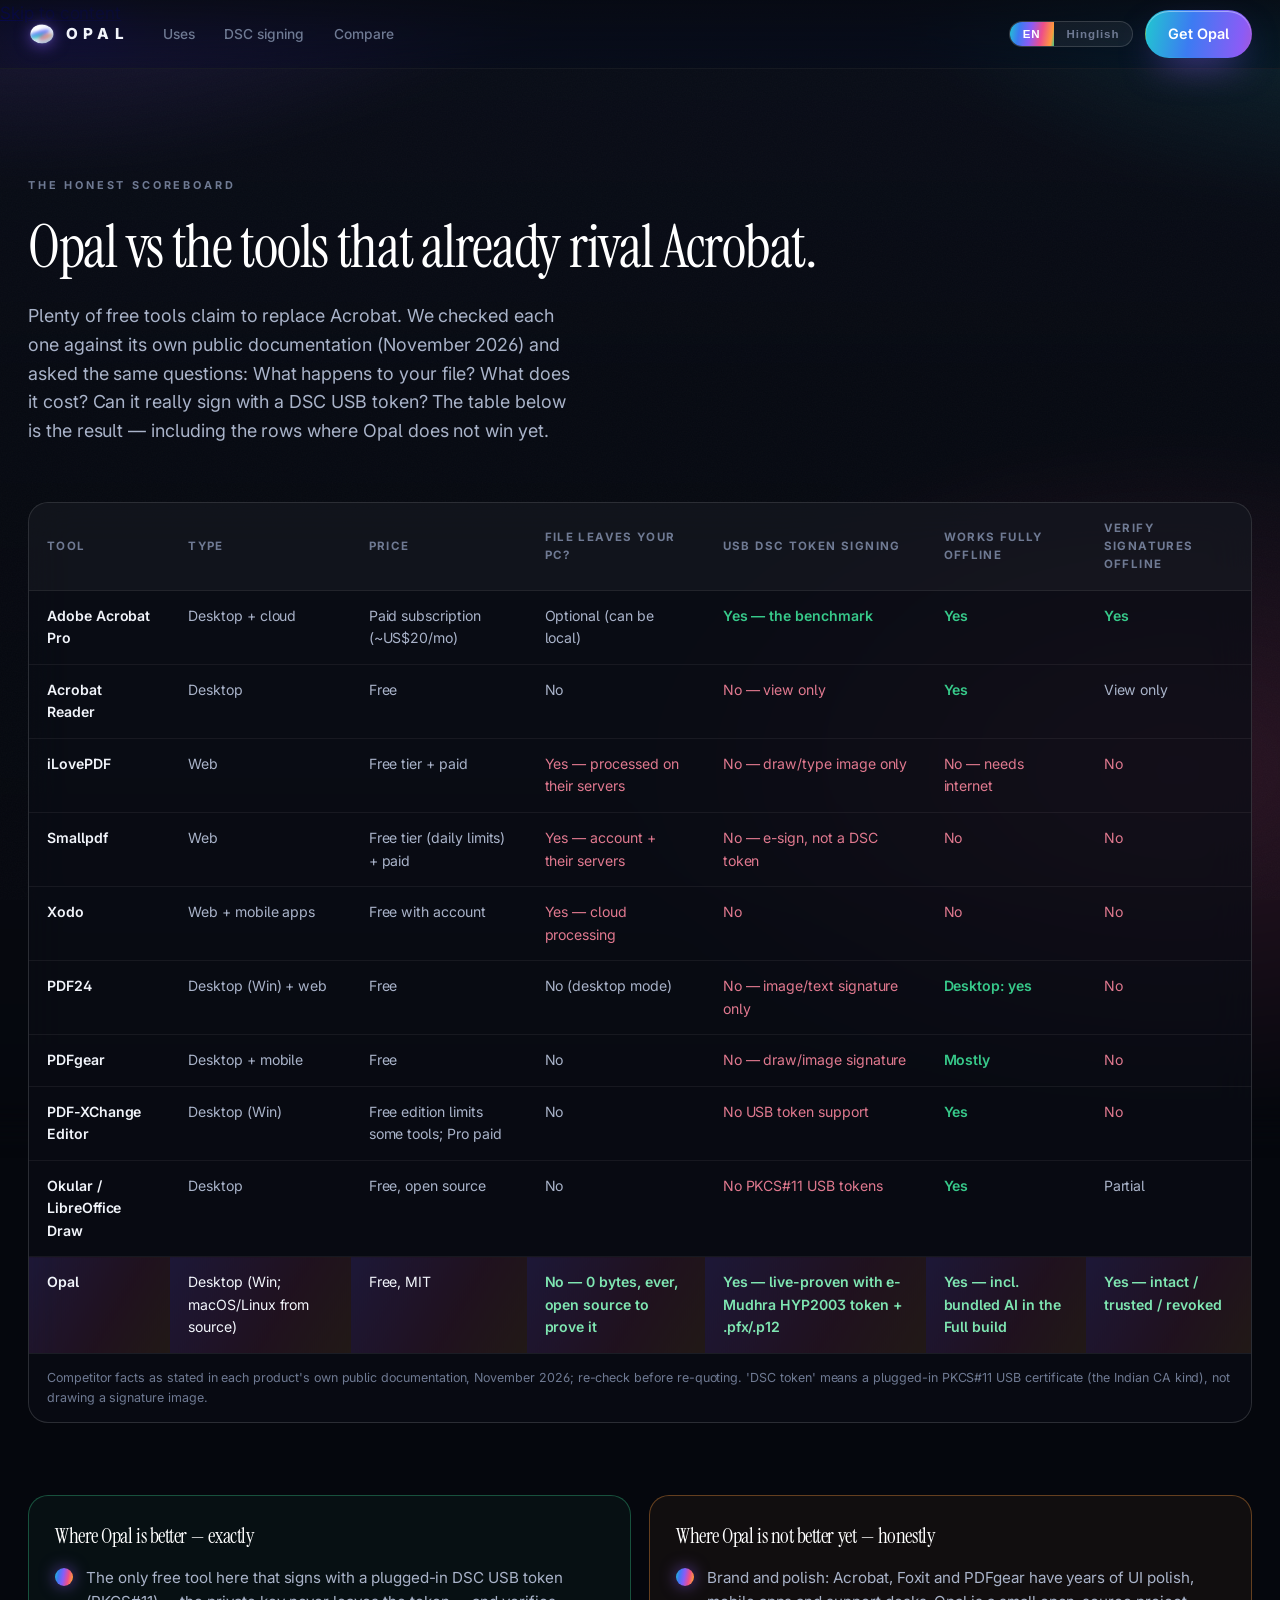
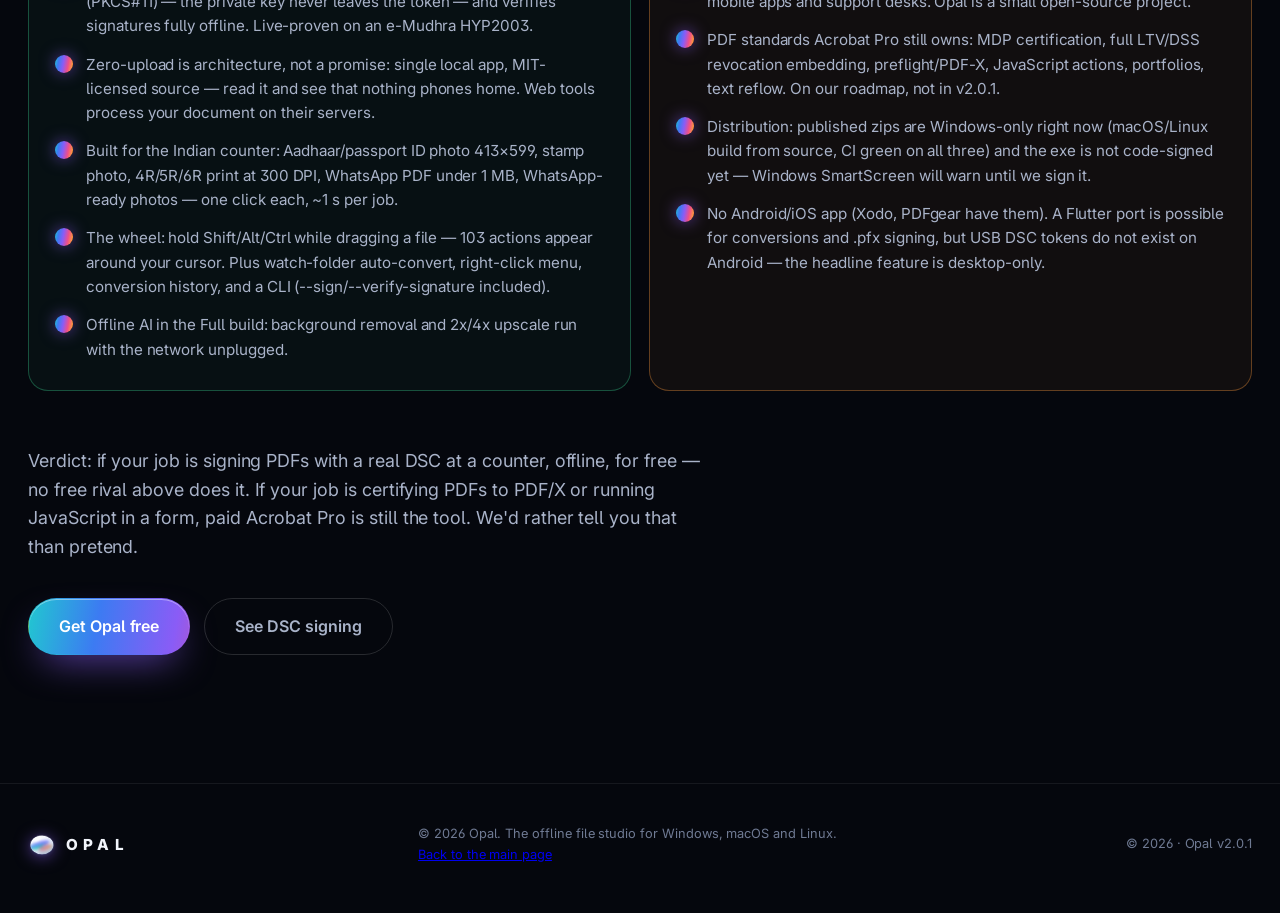
==== website/compare.html @ df8d3a79 "Marketing launch kit: vs-rivals scoreboard page, wheel GIF, CSC rate card, press kit, plan - website" ====
<!DOCTYPE html>
<html lang="en" data-lang="en">
<head>
<meta charset="utf-8" />
<meta name="viewport" content="width=device-width, initial-scale=1, viewport-fit=cover" />
<title>Opal vs Acrobat &amp; the free PDF tools — an honest scoreboard</title>
<meta name="description" content="How Opal compares to Adobe Acrobat, iLovePDF, Smallpdf, PDF24, PDFgear and other free PDF tools — what each does with your file, what it costs, and where Opal is genuinely better. Checked against each tool's public documentation, November 2026." />
<meta name="theme-color" content="#05070d" />
<link rel="icon" href="assets/brand/favicon.svg?v=3" type="image/svg+xml" />
<link rel="preconnect" href="https://fonts.googleapis.com" />
<link rel="preconnect" href="https://fonts.gstatic.com" crossorigin />
<link href="https://fonts.googleapis.com/css2?family=Instrument+Serif:ital@0;1&family=Inter:wght@400;500;600;700;800&family=JetBrains+Mono:wght@400;600&display=swap" rel="stylesheet" />
<link rel="stylesheet" href="css/styles.css?v=3" />
</head>
<body>

<a class="skip-link" href="#main">Skip to content</a>

<header class="site-header" id="top">
  <div class="shell header-inner">
    <a class="brand" href="index.html#top" aria-label="Opal home">
      <img src="assets/brand/mark.svg?v=3" alt="" class="brand-mark" width="28" height="28" />
      <span class="brand-word">OPAL</span>
    </a>
    <nav class="nav" aria-label="Main">
      <a href="index.html#uses">Uses</a>
      <a href="index.html#dsc">DSC signing</a>
      <a href="compare.html" aria-current="page">Compare</a>
    </nav>
    <div class="header-actions">
      <div class="lang-switch" role="group" aria-label="Language">
        <button type="button" class="lang-btn is-active" data-set-lang="en">EN</button>
        <button type="button" class="lang-btn" data-set-lang="hinglish">Hinglish</button>
      </div>
      <a class="btn btn-primary" href="index.html#download" data-en="Get Opal" data-hing="Opal lo">Get Opal</a>
      <button class="nav-toggle" type="button" aria-label="Menu" aria-expanded="false">
        <span></span><span></span><span></span>
      </button>
    </div>
  </div>
</header>

<main id="main">

<section class="section" style="padding-top: 150px;">
  <div class="shell">
    <span class="eyebrow reveal" data-en="The honest scoreboard" data-hing="Imaandaar scoreboard">The honest scoreboard</span>
    <h2 class="reveal" data-en="Opal vs the tools that already rival Acrobat." data-hing="Opal vs woh tools jo pehle se Acrobat ko takkar dete hain.">Opal vs the tools that already rival Acrobat.</h2>
    <p class="lede reveal" data-reveal-delay="1"
       data-en="Plenty of free tools claim to replace Acrobat. We checked each one against its own public documentation (November 2026) and asked the same questions: What happens to your file? What does it cost? Can it really sign with a DSC USB token? The table below is the result — including the rows where Opal does not win yet."
       data-hing="Bahut saare free tools Acrobat ko badalne ka daawa karte hain. Humne har ek ko uske apne public docs ke against check kiya (November 2026) aur wahi sawaal pooche: Aapki file ka kya hota hai? Kitna kharcha? Kya sach mein DSC USB token se sign kar sakta hai? Neeche ki table wahi result hai — jisme woh rows bhi hain jahan Opal abhi nahi jeet ta.">
      Plenty of free tools claim to replace Acrobat. We checked each one against its own public documentation (November 2026) and asked the same questions: What happens to your file? What does it cost? Can it really sign with a DSC USB token? The table below is the result — including the rows where Opal does not win yet.
    </p>

    <div class="cmp-wrap reveal" data-reveal-delay="2" style="margin-top: 56px; overflow-x: auto;">
      <table class="cmp-table">
        <thead>
          <tr>
            <th data-en="Tool" data-hing="Tool">Tool</th>
            <th data-en="Type" data-hing="Type">Type</th>
            <th data-en="Price" data-hing="Keemat">Price</th>
            <th data-en="File leaves your PC?" data-hing="File PC se bahar jaati hai?">File leaves your PC?</th>
            <th data-en="USB DSC token signing" data-hing="USB DSC token sign">USB DSC token signing</th>
            <th data-en="Works fully offline" data-hing="Poori tarah offline">Works fully offline</th>
            <th data-en="Verify signatures offline" data-hing="Offline signature verify">Verify signatures offline</th>
          </tr>
        </thead>
        <tbody>
          <tr class="cmp-paid">
            <td><b>Adobe Acrobat Pro</b></td><td>Desktop + cloud</td><td data-en="Paid subscription (~US$20/mo)" data-hing="Paid subscription (~US$20/mo)">Paid subscription (~US$20/mo)</td>
            <td data-en="Optional (can be local)" data-hing="Optional (local ho sakta hai)">Optional (can be local)</td>
            <td class="yes">Yes — the benchmark</td><td class="yes">Yes</td><td class="yes">Yes</td>
          </tr>
          <tr>
            <td><b>Acrobat Reader</b></td><td>Desktop</td><td>Free</td><td>No</td><td class="no">No — view only</td><td class="yes">Yes</td><td>View only</td>
          </tr>
          <tr>
            <td><b>iLovePDF</b></td><td>Web</td><td data-en="Free tier + paid" data-hing="Free tier + paid">Free tier + paid</td>
            <td class="no">Yes — processed on their servers</td><td class="no">No — draw/type image only</td><td class="no">No — needs internet</td><td class="no">No</td>
          </tr>
          <tr>
            <td><b>Smallpdf</b></td><td>Web</td><td data-en="Free tier (daily limits) + paid" data-hing="Free tier (daily limits) + paid">Free tier (daily limits) + paid</td>
            <td class="no">Yes — account + their servers</td><td class="no">No — e-sign, not a DSC token</td><td class="no">No</td><td class="no">No</td>
          </tr>
          <tr>
            <td><b>Xodo</b></td><td>Web + mobile apps</td><td data-en="Free with account" data-hing="Account ke saath free">Free with account</td>
            <td class="no">Yes — cloud processing</td><td class="no">No</td><td class="no">No</td><td class="no">No</td>
          </tr>
          <tr>
            <td><b>PDF24</b></td><td>Desktop (Win) + web</td><td>Free</td><td>No (desktop mode)</td><td class="no">No — image/text signature only</td><td class="yes">Desktop: yes</td><td class="no">No</td>
          </tr>
          <tr>
            <td><b>PDFgear</b></td><td>Desktop + mobile</td><td>Free</td><td>No</td><td class="no">No — draw/image signature</td><td class="yes">Mostly</td><td class="no">No</td>
          </tr>
          <tr>
            <td><b>PDF-XChange Editor</b></td><td>Desktop (Win)</td><td data-en="Free edition limits some tools; Pro paid" data-hing="Free edition mein kuch tools limit; Pro paid">Free edition limits some tools; Pro paid</td><td>No</td><td class="no">No USB token support</td><td class="yes">Yes</td><td class="no">No</td>
          </tr>
          <tr>
            <td><b>Okular / LibreOffice Draw</b></td><td>Desktop</td><td>Free, open source</td><td>No</td><td class="no">No PKCS#11 USB tokens</td><td class="yes">Yes</td><td>Partial</td>
          </tr>
          <tr class="cmp-opal">
            <td><b>Opal</b></td><td>Desktop (Win; macOS/Linux from source)</td><td>Free, MIT</td>
            <td class="yes">No — 0 bytes, ever, open source to prove it</td>
            <td class="yes">Yes — live-proven with e-Mudhra HYP2003 token + .pfx/.p12</td>
            <td class="yes">Yes — incl. bundled AI in the Full build</td>
            <td class="yes">Yes — intact / trusted / revoked</td>
          </tr>
        </tbody>
      </table>
      <p class="cmp-note" data-en="Competitor facts as stated in each product's own public documentation, November 2026; re-check before re-quoting. 'DSC token' means a plugged-in PKCS#11 USB certificate (the Indian CA kind), not drawing a signature image."
         data-hing="Competitor ki baatein har product ke apne public docs ki hain, November 2026; dobara quote karne se pehle re-check karo. 'DSC token' matlab plugged-in PKCS#11 USB certificate (Indian CA wala), signature image banana nahi.">
        Competitor facts as stated in each product's own public documentation, November 2026; re-check before re-quoting. "DSC token" means a plugged-in PKCS#11 USB certificate (the Indian CA kind), not drawing a signature image.
      </p>
    </div>

    <div class="win-grid" style="margin-top: 72px;">
      <div class="win-card reveal">
        <h3 data-en="Where Opal is better — exactly" data-hing="Opal kahan sach mein behtar hai — bilkul">Where Opal is better — exactly</h3>
        <ul class="checklist">
          <li data-en="The only free tool here that signs with a plugged-in DSC USB token (PKCS#11) — the private key never leaves the token — and verifies signatures fully offline. Live-proven on an e-Mudhra HYP2003."
              data-hing="Yahaan ka ekmatra free tool jo plugged-in DSC USB token (PKCS#11) se sign karta hai — private key kabhi token se bahar nahi — aur offline verify karta hai. e-Mudhra HYP2003 par live test kiya.">
            The only free tool here that signs with a plugged-in DSC USB token (PKCS#11) — the private key never leaves the token — and verifies signatures fully offline. Live-proven on an e-Mudhra HYP2003.
          </li>
          <li data-en="Zero-upload is architecture, not a promise: single local app, MIT-licensed source — read it and see that nothing phones home. Web tools process your document on their servers."
              data-hing="Zero-upload ek architecture hai, vaada nahi: ek local app, MIT-licensed source — padh ke dekho, kuch bhi bahar nahi jaata. Web tools aapka document apne servers par process karte hain.">
            Zero-upload is architecture, not a promise: single local app, MIT-licensed source — read it and see that nothing phones home. Web tools process your document on their servers.
          </li>
          <li data-en="Built for the Indian counter: Aadhaar/passport ID photo 413×599, stamp photo, 4R/5R/6R print at 300 DPI, WhatsApp PDF under 1 MB, WhatsApp-ready photos — one click each, ~1 s per job."
              data-hing="Indian counter ke liye bana: Aadhaar/passport ID photo 413×599, stamp photo, 4R/5R/6R print 300 DPI par, WhatsApp PDF 1 MB se kam, WhatsApp-ready photos — har ek click, ~1s har job.">
            Built for the Indian counter: Aadhaar/passport ID photo 413×599, stamp photo, 4R/5R/6R print at 300 DPI, WhatsApp PDF under 1 MB, WhatsApp-ready photos — one click each, ~1 s per job.
          </li>
          <li data-en="The wheel: hold Shift/Alt/Ctrl while dragging a file — 103 actions appear around your cursor. Plus watch-folder auto-convert, right-click menu, conversion history, and a CLI (--sign/--verify-signature included)."
              data-hing="Wheel: file drag karte waqt Shift/Alt/Ctrl dabao — 103 actions cursor ke ghoomne mein aa jaate hain. Plus watch-folder auto-convert, right-click menu, history, aur CLI (--sign/--verify-signature ke saath).">
            The wheel: hold Shift/Alt/Ctrl while dragging a file — 103 actions appear around your cursor. Plus watch-folder auto-convert, right-click menu, conversion history, and a CLI (--sign/--verify-signature included).
          </li>
          <li data-en="Offline AI in the Full build: background removal and 2x/4x upscale run with the network unplugged."
              data-hing="Full build mein offline AI: background removal aur 2x/4x upscale network nikaalne par bhi chalte hain.">
            Offline AI in the Full build: background removal and 2x/4x upscale run with the network unplugged.
          </li>
        </ul>
      </div>

      <div class="win-card win-card--gap reveal" data-reveal-delay="1">
        <h3 data-en="Where Opal is not better yet — honestly" data-hing="Opal kahan abhi behtar nahi — imaandari se">Where Opal is not better yet — honestly</h3>
        <ul class="checklist">
          <li data-en="Brand and polish: Acrobat, Foxit and PDFgear have years of UI polish, mobile apps and support desks. Opal is a small open-source project."
              data-hing="Brand aur polish: Acrobat, Foxit aur PDFgear ke paas saalon ka UI polish, mobile apps aur support desk hai. Opal ek chhota open-source project hai.">
            Brand and polish: Acrobat, Foxit and PDFgear have years of UI polish, mobile apps and support desks. Opal is a small open-source project.
          </li>
          <li data-en="PDF standards Acrobat Pro still owns: MDP certification, full LTV/DSS revocation embedding, preflight/PDF-X, JavaScript actions, portfolios, text reflow. On our roadmap, not in v2.0.1."
              data-hing="PDF standards jo Acrobat Pro abhi bhi rakhta hai: MDP certification, full LTV/DSS, preflight/PDF-X, JavaScript actions, portfolios, text reflow. Hamare roadmap par hain, v2.0.1 mein nahi.">
            PDF standards Acrobat Pro still owns: MDP certification, full LTV/DSS revocation embedding, preflight/PDF-X, JavaScript actions, portfolios, text reflow. On our roadmap, not in v2.0.1.
          </li>
          <li data-en="Distribution: published zips are Windows-only right now (macOS/Linux build from source, CI green on all three) and the exe is not code-signed yet — Windows SmartScreen will warn until we sign it."
              data-hing="Distribution: abhi sirf Windows zips publish hain (macOS/Linux source se build, teeno par CI green) aur exe abhi code-signed nahi hai — sign hone tak Windows SmartScreen warning dega.">
            Distribution: published zips are Windows-only right now (macOS/Linux build from source, CI green on all three) and the exe is not code-signed yet — Windows SmartScreen will warn until we sign it.
          </li>
          <li data-en="No Android/iOS app (Xodo, PDFgear have them). A Flutter port is possible for conversions and .pfx signing, but USB DSC tokens do not exist on Android — the headline feature is desktop-only."
              data-hing="Koi Android/iOS app nahi (Xodo, PDFgear ke paas hain). Flutter port conversions aur .pfx signing ke liye ho sakta hai, lekin USB DSC tokens Android par nahi hote — headline feature sirf desktop par hai.">
            No Android/iOS app (Xodo, PDFgear have them). A Flutter port is possible for conversions and .pfx signing, but USB DSC tokens do not exist on Android — the headline feature is desktop-only.
          </li>
        </ul>
      </div>
    </div>

    <p class="lede reveal" style="margin-top: 56px; max-width: 62ch;"
       data-en="Verdict: if your job is signing PDFs with a real DSC at a counter, offline, for free — no free rival above does it. If your job is certifying PDFs to PDF/X or running JavaScript in a form, paid Acrobat Pro is still the tool. We'd rather tell you that than pretend."
       data-hing="Nateeja: agar aapka kaam hai counter par asli DSC se PDF sign karna, offline, free — upar koi free rival ye nahi karta. Agar aapka kaam hai PDF/X certify karna ya form mein JavaScript chalana, toh paid Acrobat Pro abhi bhi sahi tool hai. Hum ye kehna zyada pasand karenge bajaye dikhawa karne ke.">
      Verdict: if your job is signing PDFs with a real DSC at a counter, offline, for free — no free rival above does it. If your job is certifying PDFs to PDF/X or running JavaScript in a form, paid Acrobat Pro is still the tool. We'd rather tell you that than pretend.
    </p>

    <div class="hero-cta reveal" style="margin-top: 36px;">
      <a class="btn btn-primary btn-lg" href="index.html#download" data-en="Get Opal free" data-hing="Opal free lo">Get Opal free</a>
      <a class="btn btn-quiet btn-lg" href="index.html#dsc" data-en="See DSC signing" data-hing="DSC signing dekho">See DSC signing</a>
    </div>
  </div>
</section>

</main>

<footer class="site-footer">
  <div class="shell footer-inner">
    <a class="brand" href="index.html#top">
      <img src="assets/brand/mark.svg?v=3" alt="" class="brand-mark" width="24" height="24" />
      <span class="brand-word">OPAL</span>
    </a>
    <p class="footer-note">
      <span data-en="© 2026 Opal. The offline file studio for Windows, macOS and Linux."
               data-hing="© 2026 Opal. Windows, macOS aur Linux ke liye offline file studio.">
        © 2026 Opal. The offline file studio for Windows, macOS and Linux.
      </span>
      <br />
      <a href="index.html#top" data-en="Back to the main page" data-hing="Main page par wapas">Back to the main page</a>
    </p>
    <p class="footer-note">© <span id="year">2026</span> · Opal v2.0.1</p>
  </div>
</footer>

<script src="js/main.js?v=3"></script>
</body>
</html>
---- website/css/styles.css ----
/* ==========================================================================
   Opal — art direction

   One idea runs through the whole page: light enters a stone and comes out
   as a spectrum. The product is that moment made literal — one file in,
   every form it can take, out.

   So the page is built like a beam of light:
     · the hero is a beam entering an opal, with the real product refracting
       inside the stone
     · the middle is a typographic turn, on paper, to break the rhythm
     · the wheel is a working demo, not a picture of one
     · the studios are a switcher, shaped like the app's own tabs
     · the proof is set as statements, not as boxes
     · the download is the only other thing that looks like a device

   Glass is reserved for what actually floats: the header, the primary
   action, the command line. Everything else is ink or paper, so the glass
   still means something.
   ========================================================================== */

:root {
  /* the field */
  --ink-950: #05070d;
  --ink-900: #0a0d16;
  --ink-850: #0d111c;
  --ink-800: #121826;
  --ink-700: #1a2233;

  /* the spectrum, in the order light meets it */
  --fire-teal: #21c7d0;
  --fire-blue: #3c7bf2;
  --fire-violet: #8a5cf6;
  --fire-rose: #ee4e8a;
  --fire-amber: #ff9a3c;
  --fire-green: #37c98a;
  --spectrum: linear-gradient(100deg, var(--fire-teal) 0%, var(--fire-blue) 22%, var(--fire-violet) 46%, var(--fire-rose) 70%, var(--fire-amber) 92%, var(--fire-green) 100%);
  --spectrum-soft: linear-gradient(100deg, rgba(33, 199, 208, 0.16), rgba(138, 92, 246, 0.16) 46%, rgba(255, 154, 60, 0.16));

  /* glass, used sparingly */
  --glass: rgba(255, 255, 255, 0.06);
  --glass-2: rgba(255, 255, 255, 0.11);
  --glass-edge: rgba(255, 255, 255, 0.14);
  --glass-shadow: 0 34px 80px -30px rgba(0, 0, 0, 0.9);

  /* type on ink */
  --text: #f2f5fb;
  --text-dim: #a9b3c9;
  --text-faint: #6f7a93;

  /* paper, for the turn */
  --paper: #f4f3ef;
  --paper-ink: #14171f;
  --paper-dim: #555c6b;

  --accent: #8a5cf6;
  --accent-hi: #a78bfa;

  --shell: 1240px;
  --measure: 34rem;

  --ease: cubic-bezier(0.22, 1, 0.36, 1);
  --ease-out: cubic-bezier(0.16, 1, 0.3, 1);
}

/* ------------------------------------------------------------------ base -- */
* { box-sizing: border-box; }

html { scroll-behavior: smooth; -webkit-text-size-adjust: 100%; }

body {
  margin: 0;
  background: var(--ink-950);
  color: var(--text);
  font-family: "Inter", "Segoe UI", system-ui, -apple-system, sans-serif;
  font-size: 17px;
  line-height: 1.6;
  letter-spacing: -0.003em;
  font-feature-settings: "cv05" 1, "ss01" 1;
  -webkit-font-smoothing: antialiased;
  overflow-x: hidden;
}

/* The field: a slow aurora of the stone's own colour, behind everything. */
body::before {
  content: "";
  position: fixed;
  inset: -25%;
  z-index: -3;
  background:
    radial-gradient(45% 35% at 18% 6%, rgba(138, 92, 246, 0.26), transparent 68%),
    radial-gradient(38% 30% at 88% 12%, rgba(33, 199, 208, 0.18), transparent 68%),
    radial-gradient(42% 36% at 78% 74%, rgba(238, 78, 138, 0.16), transparent 70%),
    linear-gradient(180deg, #0b0f1c 0%, #070a12 45%, #05070d 100%);
  filter: blur(14px);
  animation: aurora 40s ease-in-out infinite alternate;
}

@keyframes aurora {
  0%   { transform: translate3d(0, 0, 0) scale(1); }
  50%  { transform: translate3d(-2.5%, 2%, 0) scale(1.06); }
  100% { transform: translate3d(2.5%, -1.5%, 0) scale(1.02); }
}

/* A fine grain so the gradients never band. */
body::after {
  content: "";
  position: fixed;
  inset: 0;
  z-index: -2;
  pointer-events: none;
  opacity: 0.03;
  background-image: url("data:image/svg+xml,%3Csvg xmlns='http://www.w3.org/2000/svg' width='150' height='150'%3E%3Cfilter id='n'%3E%3CfeTurbulence type='fractalNoise' baseFrequency='0.8' numOctaves='3'/%3E%3C/filter%3E%3Crect width='100%25' height='100%25' filter='url(%23n)'/%3E%3C/svg%3E");
}

::selection { background: rgba(138, 92, 246, 0.45); color: #fff; }

:focus-visible {
  outline: 2px solid var(--accent-hi);
  outline-offset: 3px;
  border-radius: 6px;
}

/* --------------------------------------------------------------- layout -- */
.shell { width: min(var(--shell), calc(100% - 56px)); margin-inline: auto; }
.shell-narrow { width: min(780px, calc(100% - 56px)); margin-inline: auto; }

.section { padding: 128px 0; position: relative; }
.section-tight { padding: 84px 0; position: relative; }

/* --------------------------------------------------------------- type -- */
.display, h1, h2, h3 {
  font-family: "Instrument Serif", "Iowan Old Style", Georgia, serif;
  font-weight: 400;
  letter-spacing: -0.022em;
  margin: 0;
  color: #fff;
}

h1 {
  font-size: clamp(3rem, 7.4vw, 6.4rem);
  line-height: 0.92;
}
h2 {
  font-size: clamp(2.2rem, 4.6vw, 4rem);
  line-height: 0.98;
}
h3 { font-size: 1.4rem; line-height: 1.15; }

.spectrum-text {
  background: var(--spectrum);
  background-size: 220% 100%;
  -webkit-background-clip: text;
  background-clip: text;
  -webkit-text-fill-color: transparent;
  animation: spectrum-drift 16s linear infinite;
}

@keyframes spectrum-drift {
  0%   { background-position: 0% 50%; }
  100% { background-position: 220% 50%; }
}

.eyebrow {
  display: block;
  font-size: 0.68rem;
  font-weight: 700;
  letter-spacing: 0.26em;
  text-transform: uppercase;
  color: var(--text-faint);
  margin-bottom: 24px;
}

.lede {
  font-size: clamp(1.05rem, 1.4vw, 1.22rem);
  color: var(--text-dim);
  max-width: var(--measure);
  margin: 26px 0 0;
  text-wrap: pretty;
}

.on-paper { color: var(--paper-ink); }
.on-paper .display, .on-paper h1, .on-paper h2, .on-paper h3 { color: var(--paper-ink); }
.on-paper .lede { color: var(--paper-dim); }
.on-paper .eyebrow { color: #8a8f9c; }

/* -------------------------------------------------------------- header -- */
.site-header {
  position: fixed;
  top: 0;
  left: 0;
  right: 0;
  z-index: 60;
  backdrop-filter: blur(26px) saturate(180%);
  -webkit-backdrop-filter: blur(26px) saturate(180%);
  background: linear-gradient(180deg, rgba(7, 10, 18, 0.82), rgba(7, 10, 18, 0.30));
  border-bottom: 1px solid rgba(255, 255, 255, 0.06);
}

.header-inner {
  display: flex;
  align-items: center;
  gap: 34px;
  height: 68px;
}

.brand { display: flex; align-items: center; gap: 10px; text-decoration: none; }
.brand-mark { width: 28px; height: 28px; filter: drop-shadow(0 2px 8px rgba(138, 92, 246, 0.6)); }
.brand-word {
  font-weight: 800;
  font-size: 0.95rem;
  letter-spacing: 0.34em;
  color: var(--text);
}

.nav { display: flex; gap: 30px; }
.nav a {
  color: var(--text-faint);
  text-decoration: none;
  font-size: 0.86rem;
  font-weight: 500;
  position: relative;
  padding: 4px 0;
  transition: color 0.22s var(--ease);
}
.nav a::after {
  content: "";
  position: absolute;
  left: 0; right: 100%; bottom: 0;
  height: 1px;
  background: var(--spectrum);
  transition: right 0.35s var(--ease);
}
.nav a:hover { color: var(--text); }
.nav a:hover::after { right: 0; }

.header-actions { margin-left: auto; display: flex; align-items: center; gap: 12px; }

.lang-switch {
  display: inline-flex;
  border: 1px solid var(--glass-edge);
  border-radius: 999px;
  overflow: hidden;
  background: var(--glass);
}
.lang-btn {
  border: 0;
  background: transparent;
  color: var(--text-faint);
  cursor: pointer;
  padding: 6px 13px;
  font-size: 0.72rem;
  font-weight: 700;
  letter-spacing: 0.08em;
  transition: color 0.2s var(--ease);
}
.lang-btn.is-active { background: var(--spectrum); color: #fff; }

.nav-toggle { display: none; }

/* -------------------------------------------------------------- buttons -- */
.btn {
  display: inline-flex;
  align-items: center;
  justify-content: center;
  gap: 9px;
  border-radius: 999px;
  padding: 11px 22px;
  font-size: 0.9rem;
  font-weight: 600;
  border: 1px solid transparent;
  cursor: pointer;
  white-space: nowrap;
  text-decoration: none;
  transition: transform 0.28s var(--ease), box-shadow 0.28s var(--ease),
              background 0.28s var(--ease), border-color 0.28s var(--ease), color 0.28s var(--ease);
}
.btn-lg { padding: 15px 30px; font-size: 1rem; }
.btn:hover { transform: translateY(-2px); }
.btn:active { transform: translateY(0); }

.btn-primary {
  background: var(--spectrum);
  background-size: 200% 100%;
  color: #fff;
  box-shadow: 0 16px 38px -14px rgba(138, 92, 246, 0.75), inset 0 1px 0 rgba(255, 255, 255, 0.4);
  animation: spectrum-drift 18s linear infinite;
}
.btn-primary:hover { box-shadow: 0 22px 50px -16px rgba(238, 78, 138, 0.7), inset 0 1px 0 rgba(255, 255, 255, 0.55); }

.btn-quiet {
  background: transparent;
  color: var(--text-dim);
  border-color: var(--glass-edge);
}
.btn-quiet:hover { color: var(--text); border-color: rgba(255, 255, 255, 0.32); background: var(--glass); }

/* ---------------------------------------------------------------- glass -- */
.glass {
  background: var(--glass);
  backdrop-filter: blur(24px) saturate(170%);
  -webkit-backdrop-filter: blur(24px) saturate(170%);
  border: 1px solid var(--glass-edge);
  border-radius: 20px;
  box-shadow: var(--glass-shadow), inset 0 1px 0 rgba(255, 255, 255, 0.24);
}

/* ----------------------------------------------------------------- hero -- */
.hero {
  position: relative;
  padding: 168px 0 112px;
  overflow: hidden;
}

.hero-grid {
  display: grid;
  grid-template-columns: 1fr 0.95fr;
  gap: 60px;
  align-items: center;
}

.hero h1 { max-width: 15ch; }
.hero h1 em { font-style: italic; }

.hero-note {
  display: flex;
  align-items: center;
  gap: 14px;
  margin-top: 34px;
  font-size: 0.86rem;
  color: var(--text-faint);
}
.hero-note .rule { flex: 0 0 auto; width: 30px; height: 1px; background: var(--spectrum); }
.hero-note span:last-child { flex: 1 1 auto; }

.hero-cta { display: flex; gap: 14px; flex-wrap: wrap; margin-top: 40px; }

/* The opal: a beam enters, the product refracts inside, a spectrum leaves. */
.opal-stage { position: relative; }
.opal-stage svg { width: 100%; height: auto; display: block; }

.opal-beam { animation: beam-breathe 7s ease-in-out infinite; }
.opal-stone { animation: stone-turn 34s linear infinite; transform-origin: 50% 50%; }
.opal-spectrum { animation: spectrum-drift 12s linear infinite; }
.opal-glint { animation: glint 9s ease-in-out infinite; }

@keyframes stone-turn {
  0%   { transform: rotate(-1.5deg); }
  50%  { transform: rotate(1.5deg); }
  100% { transform: rotate(-1.5deg); }
}
@keyframes beam-breathe {
  0%, 100% { opacity: 0.75; }
  50%      { opacity: 1; }
}
@keyframes glint {
  0%, 100% { opacity: 0.55; }
  50%      { opacity: 0.95; }
}

/* --------------------------------------------------- the spectrum band -- */
.band {
  height: 3px;
  background: var(--spectrum);
  background-size: 200% 100%;
  animation: spectrum-drift 24s linear infinite;
  opacity: 0.85;
}

/* ------------------------------------------------------- the turn (paper) -- */
.turn {
  background: var(--paper);
  color: var(--paper-ink);
  padding: 150px 0;
  position: relative;
  overflow: hidden;
}
.turn::after {
  content: "";
  position: absolute;
  inset: 0;
  background: radial-gradient(60% 80% at 78% 20%, rgba(138, 92, 246, 0.10), transparent 60%),
              radial-gradient(50% 70% at 18% 84%, rgba(33, 199, 208, 0.10), transparent 60%);
  pointer-events: none;
}
.turn .shell { position: relative; z-index: 1; }
.turn h2 {
  font-size: clamp(2.1rem, 4.6vw, 3.9rem);
  line-height: 1.04;
  max-width: 24ch;
  color: var(--paper-ink);
}
.turn h2 em { font-style: italic; }
.turn .lede { max-width: 52ch; margin-top: 34px; color: var(--paper-dim); }

/* -------------------------------------------------------- the live wheel -- */
.wheel-demo {
  display: grid;
  grid-template-columns: 0.95fr 1.05fr;
  gap: 72px;
  align-items: center;
}

.wheel-keys { display: flex; gap: 10px; margin-bottom: 28px; }
.key-chip {
  font-family: "Inter", sans-serif;
  font-size: 0.76rem;
  font-weight: 700;
  letter-spacing: 0.08em;
  padding: 9px 18px;
  border-radius: 999px;
  border: 1px solid var(--glass-edge);
  background: var(--glass);
  color: var(--text-dim);
  cursor: pointer;
  transition: all 0.28s var(--ease);
}
.key-chip:hover { color: var(--text); border-color: rgba(255, 255, 255, 0.3); }
.key-chip.is-on {
  background: var(--spectrum);
  color: #fff;
  border-color: transparent;
  box-shadow: 0 10px 26px -12px rgba(138, 92, 246, 0.8);
}

.wheel-svg { width: 100%; max-width: 420px; display: block; margin-inline: auto; }
.wheel-wedge { transition: opacity 0.4s var(--ease); }
.wheel-label { font-size: 11px; font-weight: 600; fill: #cdd4e4; }

.wheel-copy h2 { max-width: 16ch; }
.wheel-copy .lede { max-width: 40ch; }

.wheel-legend { margin-top: 34px; display: grid; gap: 12px; }
.wheel-legend div {
  display: flex;
  gap: 12px;
  align-items: baseline;
  font-size: 0.92rem;
  color: var(--text-dim);
}
.wheel-legend b {
  font-family: "Inter", sans-serif;
  font-size: 0.72rem;
  font-weight: 700;
  letter-spacing: 0.1em;
  color: var(--text-faint);
  min-width: 58px;
}

/* ------------------------------------------------------------ the studios -- */
.studio-tabs {
  display: inline-flex;
  gap: 4px;
  padding: 5px;
  border-radius: 999px;
  background: var(--glass);
  border: 1px solid var(--glass-edge);
  backdrop-filter: blur(20px);
  -webkit-backdrop-filter: blur(20px);
  margin-bottom: 44px;
  flex-wrap: wrap;
}
.studio-tab {
  border: 0;
  background: transparent;
  color: var(--text-faint);
  cursor: pointer;
  border-radius: 999px;
  padding: 9px 20px;
  font-size: 0.86rem;
  font-weight: 600;
  transition: all 0.3s var(--ease);
}
.studio-tab:hover { color: var(--text); }
.studio-tab.is-active {
  background: var(--spectrum);
  color: #fff;
  box-shadow: 0 10px 24px -12px rgba(138, 92, 246, 0.85);
}

.studio-panel { display: none; }
.studio-panel.is-active {
  display: grid;
  grid-template-columns: 1.15fr 0.85fr;
  gap: 64px;
  align-items: center;
  animation: rise 0.55s var(--ease-out);
}

@keyframes rise {
  from { opacity: 0; transform: translateY(16px); }
  to   { opacity: 1; transform: none; }
}

.studio-shot {
  position: relative;
  border-radius: 22px;
  overflow: hidden;
  border: 1px solid var(--glass-edge);
  box-shadow: var(--glass-shadow);
}
.studio-shot img { display: block; width: 100%; height: auto; }

.studio-copy h3 { font-size: clamp(1.6rem, 2.4vw, 2.2rem); margin-bottom: 18px; }
.studio-copy .lede { font-size: 1.02rem; }

.checklist { list-style: none; padding: 0; margin: 30px 0 0; display: grid; gap: 14px; }
.checklist li { display: flex; gap: 13px; align-items: flex-start; color: var(--text-dim); font-size: 0.95rem; }
.checklist li::before {
  content: "";
  flex: 0 0 auto;
  width: 18px; height: 18px;
  margin-top: 2px;
  border-radius: 50%;
  background: var(--spectrum);
  box-shadow: 0 0 16px rgba(138, 92, 246, 0.6);
}

/* ------------------------------------------------------------- the proof -- */
.proof { padding: 128px 0; }
.proof-grid {
  display: grid;
  grid-template-columns: repeat(3, 1fr);
  gap: 56px;
}
.proof-item .figure {
  font-family: "Instrument Serif", Georgia, serif;
  font-size: clamp(3.6rem, 7vw, 6.4rem);
  line-height: 0.9;
  letter-spacing: -0.03em;
  background: var(--spectrum);
  background-size: 200% 100%;
  -webkit-background-clip: text;
  background-clip: text;
  -webkit-text-fill-color: transparent;
  animation: spectrum-drift 20s linear infinite;
}
.proof-item p {
  margin: 18px 0 0;
  color: var(--text-dim);
  font-size: 0.98rem;
  max-width: 26ch;
}

/* ----------------------------------------------------------- the counter -- */
.counter-list { display: grid; gap: 0; }
.counter-row {
  display: grid;
  grid-template-columns: 1.4fr 1fr 130px;
  gap: 32px;
  align-items: baseline;
  padding: 30px 0;
  border-top: 1px solid rgba(255, 255, 255, 0.08);
}
.counter-row:last-child { border-bottom: 1px solid rgba(255, 255, 255, 0.08); }
.counter-ask { font-family: "Instrument Serif", Georgia, serif; font-size: clamp(1.3rem, 2.2vw, 1.9rem); line-height: 1.2; }
.counter-tool { color: var(--text-dim); font-size: 0.95rem; }
.counter-time {
  font-size: 0.82rem;
  font-weight: 700;
  letter-spacing: 0.1em;
  color: var(--fire-amber);
  text-align: right;
}

/* ------------------------------------------------------------ the privacy -- */
.privacy {
  padding: 150px 0;
  position: relative;
  overflow: hidden;
}
.privacy::before {
  content: "";
  position: absolute;
  left: 50%; top: 50%;
  width: 900px; height: 900px;
  transform: translate(-50%, -50%);
  background: radial-gradient(circle, rgba(138, 92, 246, 0.16), transparent 62%);
  pointer-events: none;
}
.privacy .shell { position: relative; }
.privacy h2 { font-size: clamp(2.6rem, 6.4vw, 5.4rem); max-width: 16ch; }
.privacy .lede { max-width: 52ch; }

.privacy-facts {
  display: grid;
  grid-template-columns: repeat(4, 1fr);
  gap: 1px;
  margin-top: 72px;
  background: rgba(255, 255, 255, 0.08);
  border: 1px solid rgba(255, 255, 255, 0.08);
  border-radius: 20px;
  overflow: hidden;
}
.privacy-fact {
  background: rgba(10, 13, 22, 0.72);
  backdrop-filter: blur(20px);
  -webkit-backdrop-filter: blur(20px);
  padding: 28px 26px;
}
.privacy-fact span { display: block; font-size: 0.74rem; letter-spacing: 0.14em; text-transform: uppercase; color: var(--text-faint); }
.privacy-fact strong { display: block; margin-top: 10px; font-size: 1.45rem; font-weight: 600; letter-spacing: -0.01em; }

/* -------------------------------------------------------------- download -- */
.download { padding: 128px 0 140px; }
.download-grid { display: grid; grid-template-columns: 1fr 0.92fr; gap: 64px; align-items: center; }
.download-actions { display: flex; gap: 14px; flex-wrap: wrap; margin: 36px 0 18px; }
.download-note { font-size: 0.85rem; color: var(--text-faint); margin: 0; }

.cli-card {
  border-radius: 20px;
  overflow: hidden;
  background: rgba(6, 9, 16, 0.78);
  backdrop-filter: blur(26px) saturate(160%);
  -webkit-backdrop-filter: blur(26px) saturate(160%);
  border: 1px solid var(--glass-edge);
  box-shadow: var(--glass-shadow);
}
.cli-head { display: flex; align-items: center; gap: 12px; padding: 13px 18px; border-bottom: 1px solid rgba(255, 255, 255, 0.07); }
.cli-dots { display: flex; gap: 6px; }
.cli-dots i { width: 9px; height: 9px; border-radius: 50%; background: rgba(255, 255, 255, 0.15); }
.cli-title { font-size: 0.72rem; letter-spacing: 0.14em; text-transform: uppercase; color: var(--text-faint); }
.cli-copy {
  margin-left: auto;
  border: 1px solid var(--glass-edge);
  background: transparent;
  color: var(--text-dim);
  border-radius: 8px;
  padding: 5px 12px;
  font-size: 0.72rem;
  font-weight: 600;
  cursor: pointer;
  transition: all 0.2s var(--ease);
}
.cli-copy:hover { color: var(--text); border-color: rgba(255, 255, 255, 0.32); }
.cli-body {
  margin: 0;
  padding: 22px;
  font-family: "JetBrains Mono", ui-monospace, Menlo, monospace;
  font-size: 0.8rem;
  line-height: 2.05;
  color: var(--text-dim);
  overflow-x: auto;
}
.c-cmd { color: var(--fire-amber); }
.c-cmt { color: rgba(169, 179, 201, 0.55); font-style: italic; }

/* ------------------------------------------------------------------ faq -- */
.faq { display: grid; gap: 0; border-top: 1px solid rgba(255, 255, 255, 0.08); }
.faq details { border-bottom: 1px solid rgba(255, 255, 255, 0.08); }
.faq summary {
  cursor: pointer;
  padding: 26px 0;
  font-size: 1.05rem;
  font-weight: 500;
  list-style: none;
  display: flex;
  align-items: center;
  justify-content: space-between;
  gap: 24px;
  color: var(--text);
  transition: color 0.2s var(--ease);
}
.faq summary:hover { color: var(--accent-hi); }
.faq summary::-webkit-details-marker { display: none; }
.faq summary::after {
  content: "";
  flex: 0 0 auto;
  width: 13px; height: 13px;
  background:
    linear-gradient(var(--text-faint), var(--text-faint)) center/1.5px 100% no-repeat,
    linear-gradient(var(--text-faint), var(--text-faint)) center/100% 1.5px no-repeat;
  transition: transform 0.3s var(--ease), background-color 0.3s var(--ease);
}
.faq details[open] summary::after { transform: rotate(45deg); }
.faq details p { margin: 0 0 28px; padding-right: 40px; color: var(--text-dim); font-size: 0.97rem; max-width: 66ch; }

/* ------------------------------------------------------------- the cta -- */
.cta { padding: 120px 0 130px; text-align: center; }
.cta-inner { display: grid; justify-items: center; gap: 22px; }
.cta-mark { width: 60px; height: 60px; filter: drop-shadow(0 16px 30px rgba(138, 92, 246, 0.5)); }
.cta h2 { font-size: clamp(2.4rem, 5vw, 4.2rem); max-width: 18ch; }
.cta p { color: var(--text-dim); max-width: 44ch; margin: 0; }

/* -------------------------------------------------------------- footer -- */
.site-footer { border-top: 1px solid rgba(255, 255, 255, 0.07); padding: 40px 0 48px; }
.footer-inner { display: flex; flex-wrap: wrap; gap: 20px; align-items: center; justify-content: space-between; }
.footer-note { font-size: 0.8rem; color: var(--text-faint); max-width: 58ch; margin: 0; }

/* -------------------------------------------------------------- reveal -- */
.reveal { opacity: 0; transform: translateY(24px); transition: opacity 0.8s var(--ease-out), transform 0.8s var(--ease-out); }
.reveal.is-visible { opacity: 1; transform: none; }

@media (prefers-reduced-motion: reduce) {
  .reveal { opacity: 1; transform: none; transition: none; }
  body::before, .opal-stone, .opal-beam, .opal-spectrum, .opal-glint,
  .spectrum-text, .btn-primary, .band, .proof-item .figure { animation: none; }
  html { scroll-behavior: auto; }
}

/* --------------------------------------------------------------- mobile -- */
@media (max-width: 1020px) {
  .hero-grid, .wheel-demo, .studio-panel.is-active, .download-grid { grid-template-columns: 1fr; }
  .proof-grid { grid-template-columns: 1fr; gap: 44px; }
  .privacy-facts { grid-template-columns: repeat(2, 1fr); }
  .hero { padding-top: 140px; }
  .opal-stage { max-width: 480px; margin-inline: auto; }
  .counter-row { grid-template-columns: 1fr auto; gap: 12px 24px; }
  .counter-tool { grid-column: 1; }
  .counter-time { grid-row: 1; grid-column: 2; }
  .nav {
    position: absolute;
    top: 68px; right: 28px; left: 28px;
    flex-direction: column;
    gap: 0;
    padding: 14px;
    border-radius: 18px;
    background: rgba(8, 11, 19, 0.97);
    backdrop-filter: blur(26px);
    -webkit-backdrop-filter: blur(26px);
    border: 1px solid var(--glass-edge);
    display: none;
  }
  .nav.is-open { display: flex; }
  .nav a { padding: 12px 14px; border-radius: 10px; }
  .nav a::after { display: none; }
  .nav a:hover { background: var(--glass); }
  .nav-toggle {
    display: grid;
    gap: 4px;
    width: 38px; height: 34px;
    place-content: center;
    border: 1px solid var(--glass-edge);
    border-radius: 10px;
    background: var(--glass);
    cursor: pointer;
  }
  .nav-toggle span { display: block; width: 16px; height: 1.6px; background: var(--text-dim); border-radius: 2px; }
}

@media (max-width: 640px) {
  body { font-size: 16px; }
  .shell, .shell-narrow { width: calc(100% - 36px); }
  .section, .proof, .download { padding: 84px 0; }
  .turn, .privacy { padding: 96px 0; }
  .privacy-facts { grid-template-columns: 1fr 1fr; }
  .privacy-fact { padding: 20px 18px; }
  .header-actions .btn-quiet { display: none; }
  .studio-tabs { border-radius: 20px; }
  .studio-tab { padding: 8px 14px; font-size: 0.8rem; }
}

/* ------------------------------------------------------------ the uses -- */
.use-grid {
  display: grid;
  grid-template-columns: repeat(3, 1fr);
  gap: 18px;
}
.use-card {
  border: 1px solid var(--glass-edge);
  background: var(--glass);
  border-radius: 20px;
  padding: 26px 24px;
  transition: border-color 0.25s var(--ease-out), transform 0.25s var(--ease-out);
}
.use-card:hover { border-color: rgba(255, 255, 255, 0.26); transform: translateY(-3px); }
.use-card h3 { margin: 0 0 10px; font-size: 1.22rem; }
.use-desc { color: var(--text-dim); font-size: 0.92rem; line-height: 1.55; margin: 0 0 18px; }
.use-tags { display: flex; flex-wrap: wrap; gap: 8px; }
.use-tag {
  font-size: 0.76rem;
  line-height: 1.3;
  padding: 5px 11px;
  border-radius: 999px;
  border: 1px solid rgba(255, 255, 255, 0.12);
  background: rgba(255, 255, 255, 0.05);
  color: var(--text-dim);
  white-space: normal;
}
.use-card--feature {
  grid-column: 1 / -1;
  background: linear-gradient(120deg, rgba(138, 92, 246, 0.14), rgba(238, 78, 138, 0.10) 55%, rgba(255, 154, 60, 0.10));
  border: 1px solid rgba(167, 139, 250, 0.45);
  box-shadow: 0 0 44px -18px rgba(138, 92, 246, 0.65);
}
.use-feature-head {
  display: flex;
  align-items: flex-start;
  justify-content: space-between;
  gap: 24px;
  margin-bottom: 20px;
}
.use-feature-head .use-desc { margin-bottom: 0; max-width: 62ch; }
.use-feature-head .btn { flex: 0 0 auto; margin-top: 4px; }

/* ---------------------------------------------------------- dsc signing -- */
.dsc { position: relative; overflow: hidden; }
.dsc::before {
  content: "";
  position: absolute;
  right: -180px; top: -120px;
  width: 720px; height: 720px;
  background: radial-gradient(circle, rgba(238, 78, 138, 0.14), rgba(138, 92, 246, 0.10) 45%, transparent 68%);
  pointer-events: none;
}
.dsc .shell { position: relative; }
.dsc-grid {
  display: grid;
  grid-template-columns: 1.08fr 0.92fr;
  gap: 64px;
  align-items: center;
}
.dsc h2 { font-size: clamp(2.2rem, 4.6vw, 3.9rem); max-width: 15ch; }
.dsc .lede { max-width: 56ch; }
.dsc-cta { display: flex; align-items: center; gap: 20px; flex-wrap: wrap; margin-top: 36px; }
.dsc-note { font-size: 0.82rem; color: var(--text-faint); max-width: 34ch; }
.dsc-card {
  border-radius: 20px;
  overflow: hidden;
  background: rgba(6, 9, 16, 0.78);
  backdrop-filter: blur(26px) saturate(160%);
  -webkit-backdrop-filter: blur(26px) saturate(160%);
  border: 1px solid rgba(167, 139, 250, 0.35);
  box-shadow: var(--glass-shadow), 0 0 60px -24px rgba(138, 92, 246, 0.8);
}
.dsc-card .cli-body { font-size: 0.82rem; line-height: 1.75; }
.dsc-card .ok { color: var(--fire-green); font-weight: 700; }

@media (max-width: 1020px) {
  .use-grid { grid-template-columns: 1fr 1fr; }
  .dsc-grid { grid-template-columns: 1fr; gap: 44px; }
  .dsc h2 { max-width: none; }
}

@media (max-width: 640px) {
  .use-grid { grid-template-columns: 1fr; }
  .use-card { padding: 22px 18px; }
  .use-feature-head { flex-direction: column; gap: 14px; }
  .dsc-cta { align-items: flex-start; flex-direction: column; gap: 14px; }
}

/* ------------------------------------------------------------- compare -- */
.cmp-wrap {
  border: 1px solid var(--glass-edge);
  border-radius: 20px;
  background: rgba(10, 13, 22, 0.72);
  backdrop-filter: blur(20px);
  -webkit-backdrop-filter: blur(20px);
  overflow: hidden;
}
.cmp-table { width: 100%; border-collapse: collapse; font-size: 0.88rem; min-width: 880px; }
.cmp-table th {
  text-align: left;
  font-size: 0.72rem;
  letter-spacing: 0.12em;
  text-transform: uppercase;
  color: var(--text-faint);
  padding: 16px 18px;
  border-bottom: 1px solid rgba(255, 255, 255, 0.1);
  background: rgba(255, 255, 255, 0.03);
}
.cmp-table td {
  padding: 14px 18px;
  border-bottom: 1px solid rgba(255, 255, 255, 0.06);
  color: var(--text-dim);
  vertical-align: top;
}
.cmp-table tbody tr:last-child td { border-bottom: none; }
.cmp-table td b { color: var(--text); font-weight: 600; }
.cmp-table .yes { color: var(--fire-green); font-weight: 600; }
.cmp-table .no { color: #e0798f; }
.cmp-table tr.cmp-opal td {
  background: linear-gradient(120deg, rgba(138, 92, 246, 0.16), rgba(238, 78, 138, 0.10) 60%, rgba(255, 154, 60, 0.10));
  color: var(--text);
}
.cmp-table tr.cmp-opal td.yes { color: #7fe6b2; }
.cmp-note { padding: 14px 18px; font-size: 0.78rem; color: var(--text-faint); border-top: 1px solid rgba(255, 255, 255, 0.08); margin: 0; }

.win-grid { display: grid; grid-template-columns: 1fr 1fr; gap: 18px; }
.win-card {
  border: 1px solid rgba(55, 201, 138, 0.35);
  background: rgba(55, 201, 138, 0.05);
  border-radius: 20px;
  padding: 28px 26px;
}
.win-card--gap { border-color: rgba(255, 154, 60, 0.35); background: rgba(255, 154, 60, 0.05); }
.win-card h3 { margin: 0 0 6px; font-size: 1.3rem; }
.win-card .checklist { margin-top: 18px; }

@media (max-width: 900px) {
  .win-grid { grid-template-columns: 1fr; }
}
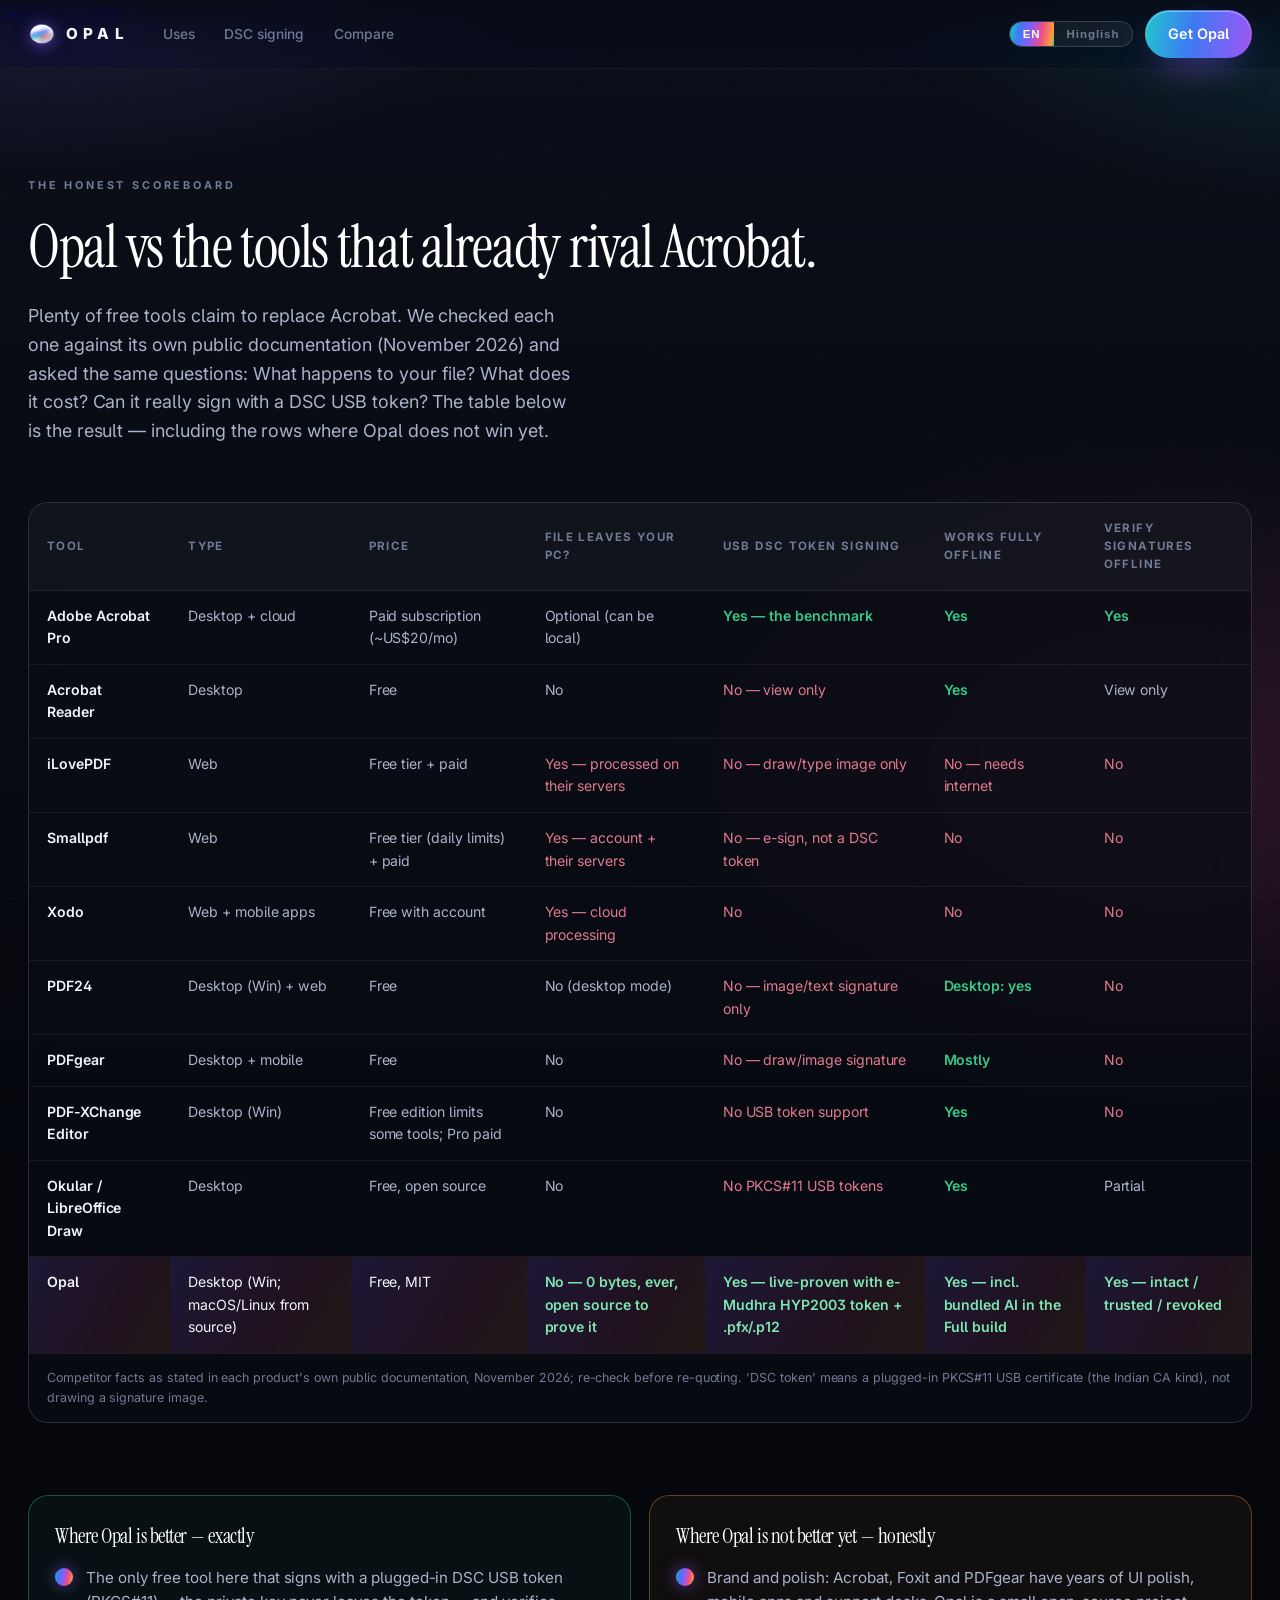
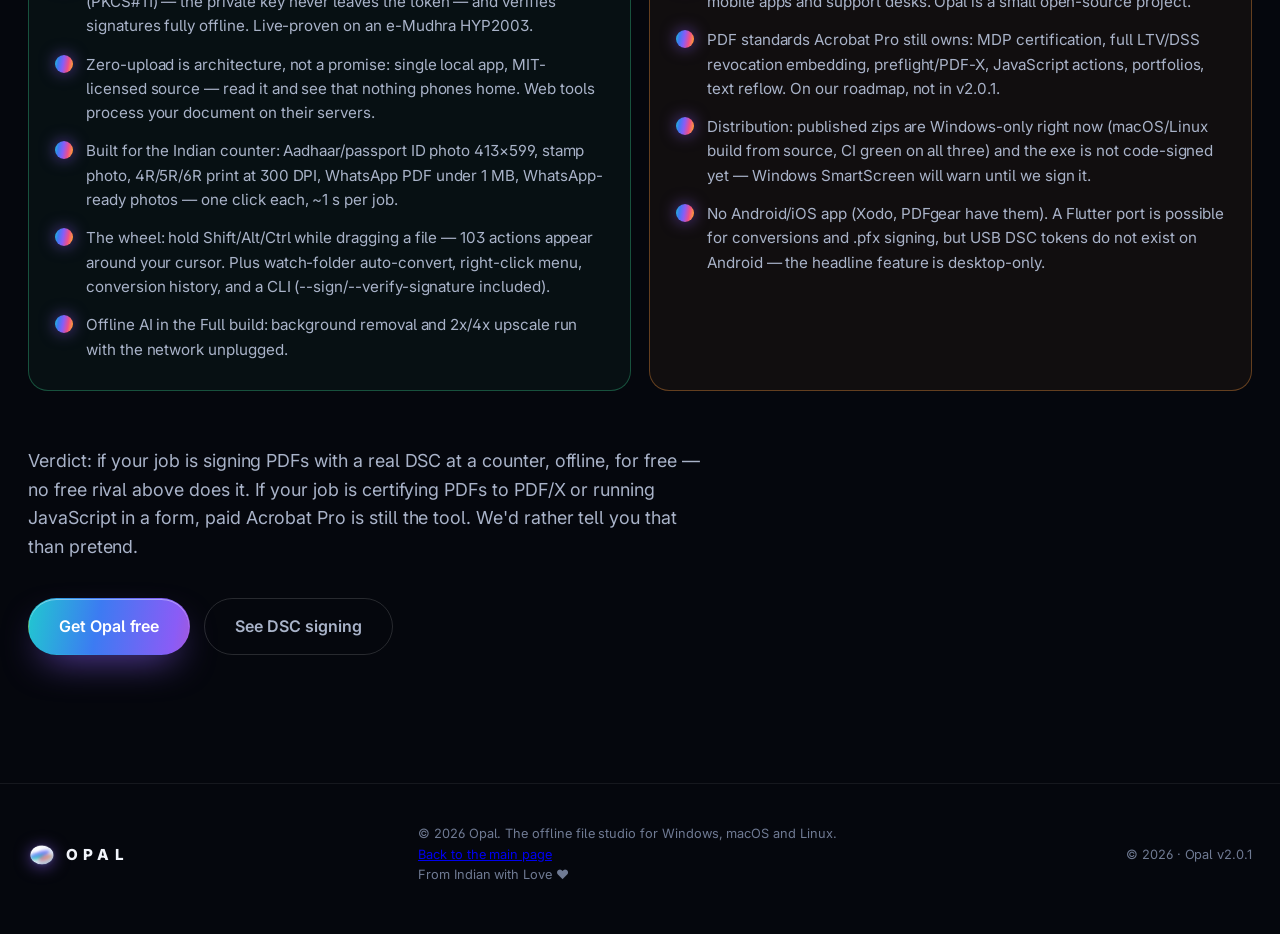
==== commit 1ddc9318: "SEO + tagline: 'From Indian with Love' in footers and README, keyword meta + JSON-LD, sitemap/robots" ====
--- a/website/compare.html
+++ b/website/compare.html
@@ -3,8 +3,9 @@
 <head>
 <meta charset="utf-8" />
 <meta name="viewport" content="width=device-width, initial-scale=1, viewport-fit=cover" />
-<title>Opal vs Acrobat &amp; the free PDF tools — an honest scoreboard</title>
-<meta name="description" content="How Opal compares to Adobe Acrobat, iLovePDF, Smallpdf, PDF24, PDFgear and other free PDF tools — what each does with your file, what it costs, and where Opal is genuinely better. Checked against each tool's public documentation, November 2026." />
+<title>Opal vs Adobe Acrobat, iLovePDF, Smallpdf, PDF24 — honest comparison 2026</title>
+<meta name="description" content="How Opal compares to Adobe Acrobat, iLovePDF, Smallpdf, Xodo, PDF24, PDFgear, PDF-XChange and other free PDF tools — what each does with your file, what it costs, whether it supports DSC USB token signing, and where Opal is genuinely better. Checked against each tool's public documentation, November 2026." />
+<meta name="keywords" content="adobe acrobat alternative free offline, ilovepdf alternative no upload, smallpdf alternative, best free PDF editor 2026, DSC USB token sign PDF free India, PKCS11 PDF signing free, PDF24 vs PDFgear vs Opal, offline PDF editor comparison, does ilovepdf upload my files, free PDF editor that never uploads" />
 <meta name="theme-color" content="#05070d" />
 <link rel="icon" href="assets/brand/favicon.svg?v=3" type="image/svg+xml" />
 <link rel="preconnect" href="https://fonts.googleapis.com" />
@@ -191,6 +192,8 @@
       </span>
       <br />
       <a href="index.html#top" data-en="Back to the main page" data-hing="Main page par wapas">Back to the main page</a>
+      <br />
+      <span data-en="From Indian with Love ❤️" data-hing="Indian dil se ❤️">From Indian with Love ❤️</span>
     </p>
     <p class="footer-note">© <span id="year">2026</span> · Opal v2.0.1</p>
   </div>
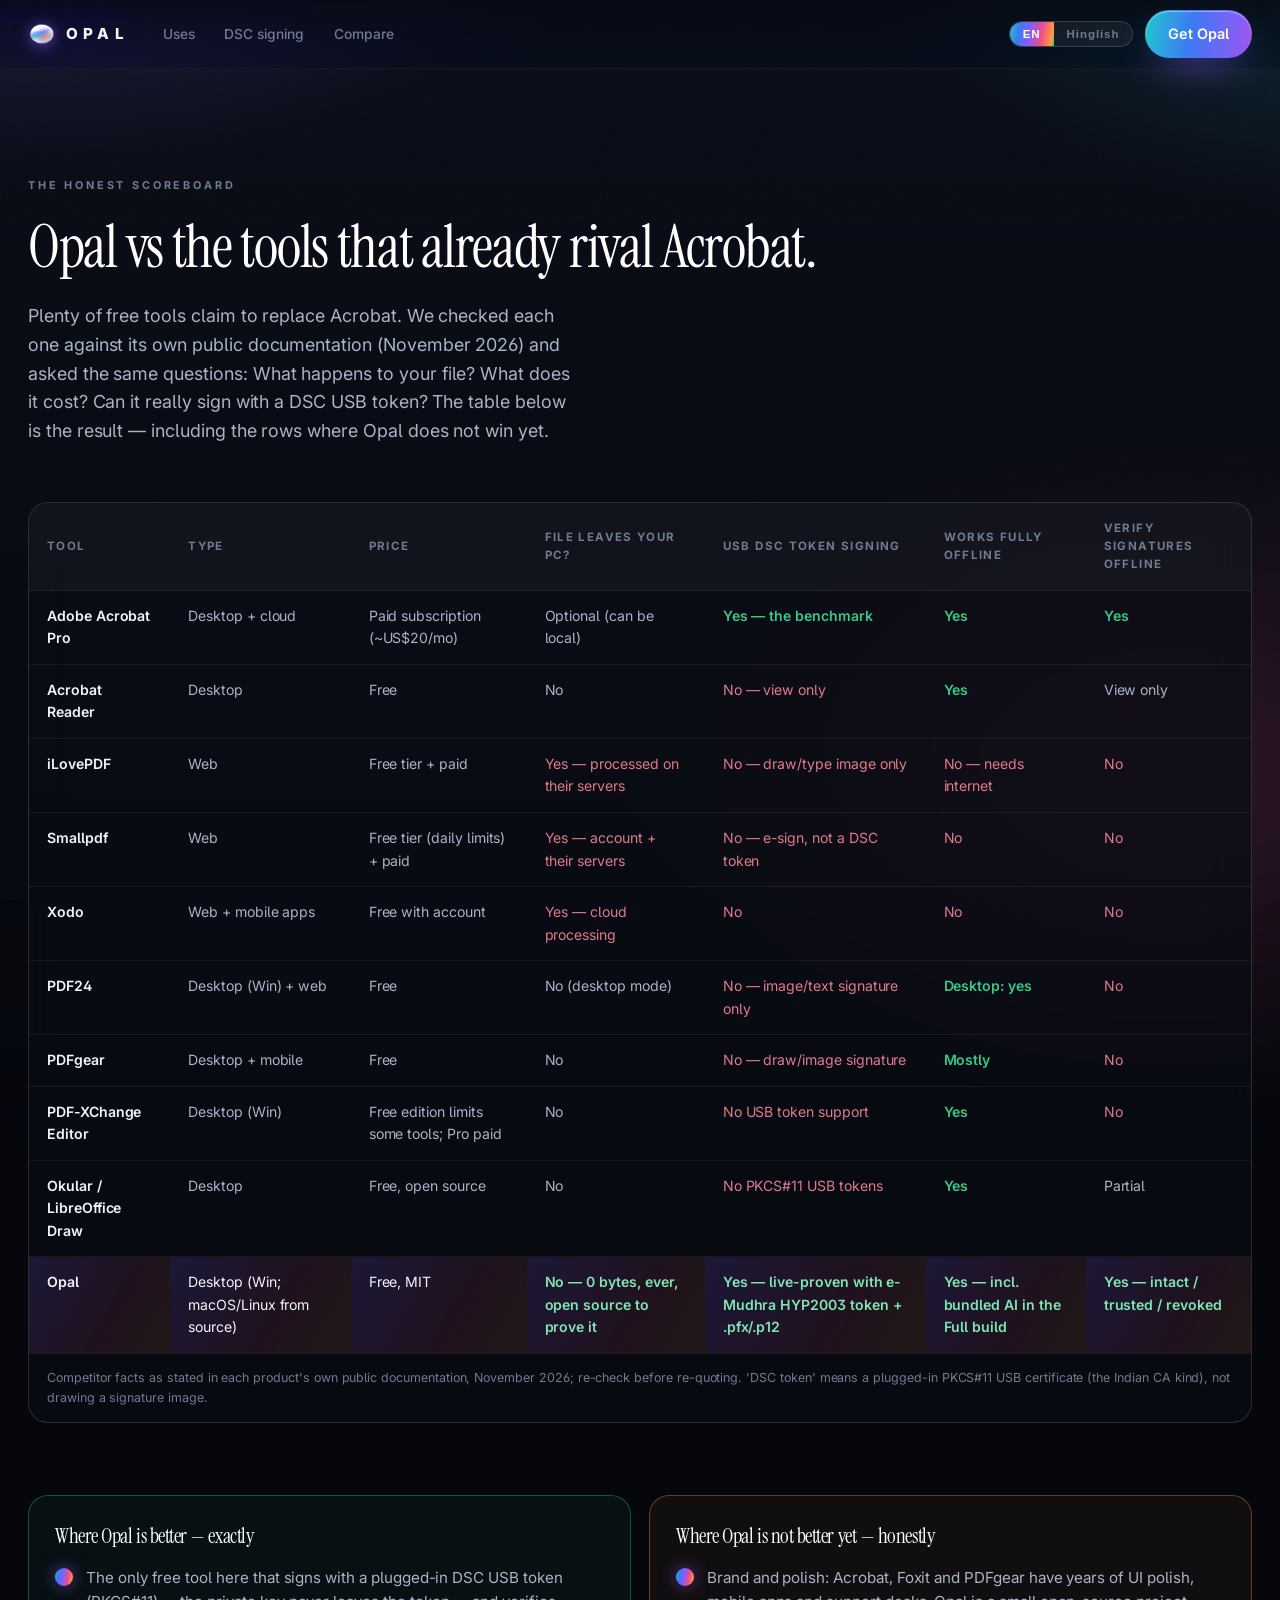
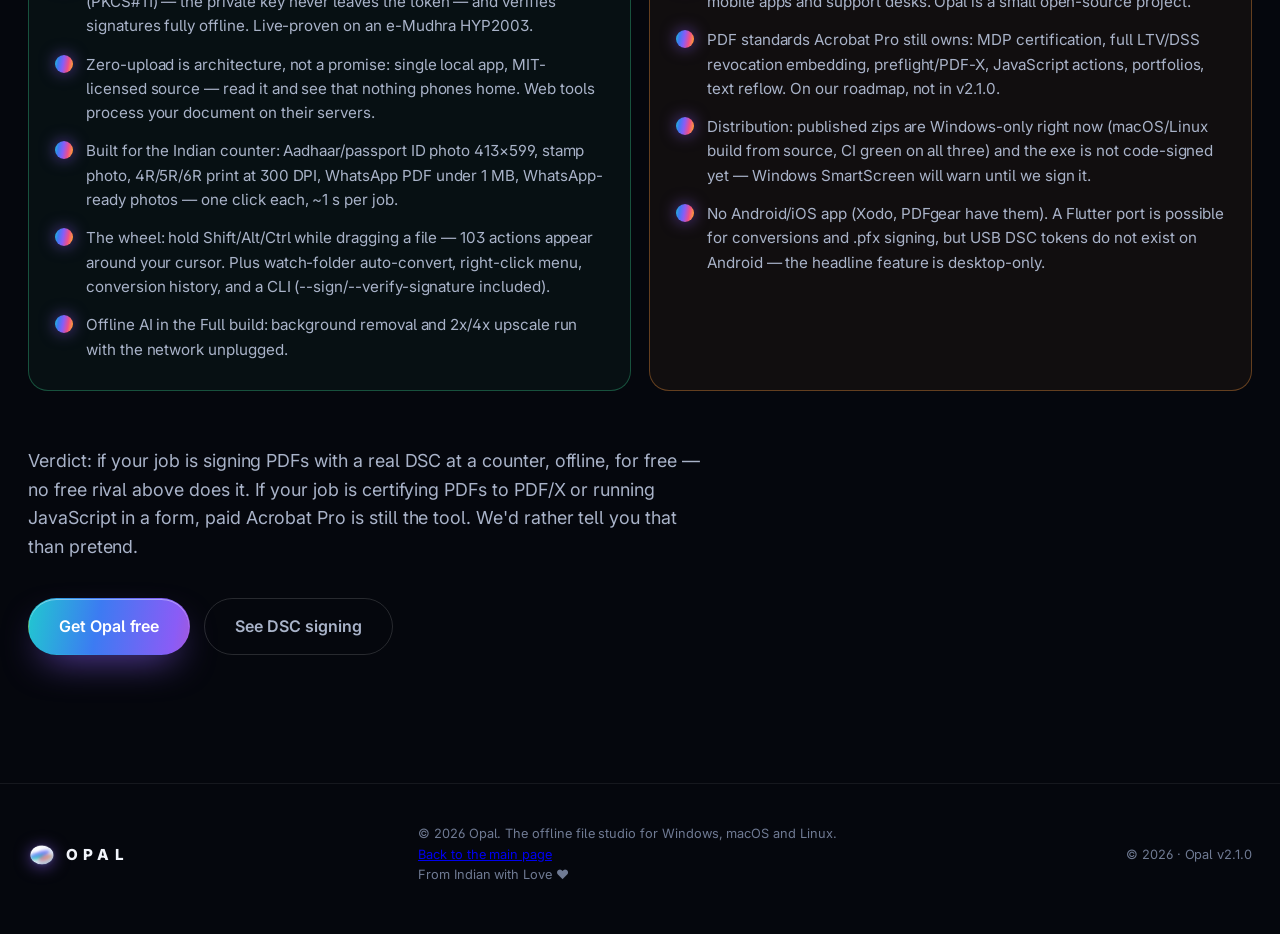
==== commit 59c9d323: "Release v2.1.0: DSC USB token signing, world-class redesign, website v2.1.0 links - version.py 2.1.0" ====
--- a/website/compare.html
+++ b/website/compare.html
@@ -148,9 +148,9 @@
               data-hing="Brand aur polish: Acrobat, Foxit aur PDFgear ke paas saalon ka UI polish, mobile apps aur support desk hai. Opal ek chhota open-source project hai.">
             Brand and polish: Acrobat, Foxit and PDFgear have years of UI polish, mobile apps and support desks. Opal is a small open-source project.
           </li>
-          <li data-en="PDF standards Acrobat Pro still owns: MDP certification, full LTV/DSS revocation embedding, preflight/PDF-X, JavaScript actions, portfolios, text reflow. On our roadmap, not in v2.0.1."
-              data-hing="PDF standards jo Acrobat Pro abhi bhi rakhta hai: MDP certification, full LTV/DSS, preflight/PDF-X, JavaScript actions, portfolios, text reflow. Hamare roadmap par hain, v2.0.1 mein nahi.">
-            PDF standards Acrobat Pro still owns: MDP certification, full LTV/DSS revocation embedding, preflight/PDF-X, JavaScript actions, portfolios, text reflow. On our roadmap, not in v2.0.1.
+          <li data-en="PDF standards Acrobat Pro still owns: MDP certification, full LTV/DSS revocation embedding, preflight/PDF-X, JavaScript actions, portfolios, text reflow. On our roadmap, not in v2.1.0."
+              data-hing="PDF standards jo Acrobat Pro abhi bhi rakhta hai: MDP certification, full LTV/DSS, preflight/PDF-X, JavaScript actions, portfolios, text reflow. Hamare roadmap par hain, v2.1.0 mein nahi.">
+            PDF standards Acrobat Pro still owns: MDP certification, full LTV/DSS revocation embedding, preflight/PDF-X, JavaScript actions, portfolios, text reflow. On our roadmap, not in v2.1.0.
           </li>
           <li data-en="Distribution: published zips are Windows-only right now (macOS/Linux build from source, CI green on all three) and the exe is not code-signed yet — Windows SmartScreen will warn until we sign it."
               data-hing="Distribution: abhi sirf Windows zips publish hain (macOS/Linux source se build, teeno par CI green) aur exe abhi code-signed nahi hai — sign hone tak Windows SmartScreen warning dega.">
@@ -195,7 +195,7 @@
       <br />
       <span data-en="From Indian with Love ❤️" data-hing="Indian dil se ❤️">From Indian with Love ❤️</span>
     </p>
-    <p class="footer-note">© <span id="year">2026</span> · Opal v2.0.1</p>
+    <p class="footer-note">© <span id="year">2026</span> · Opal v2.1.0</p>
   </div>
 </footer>
 
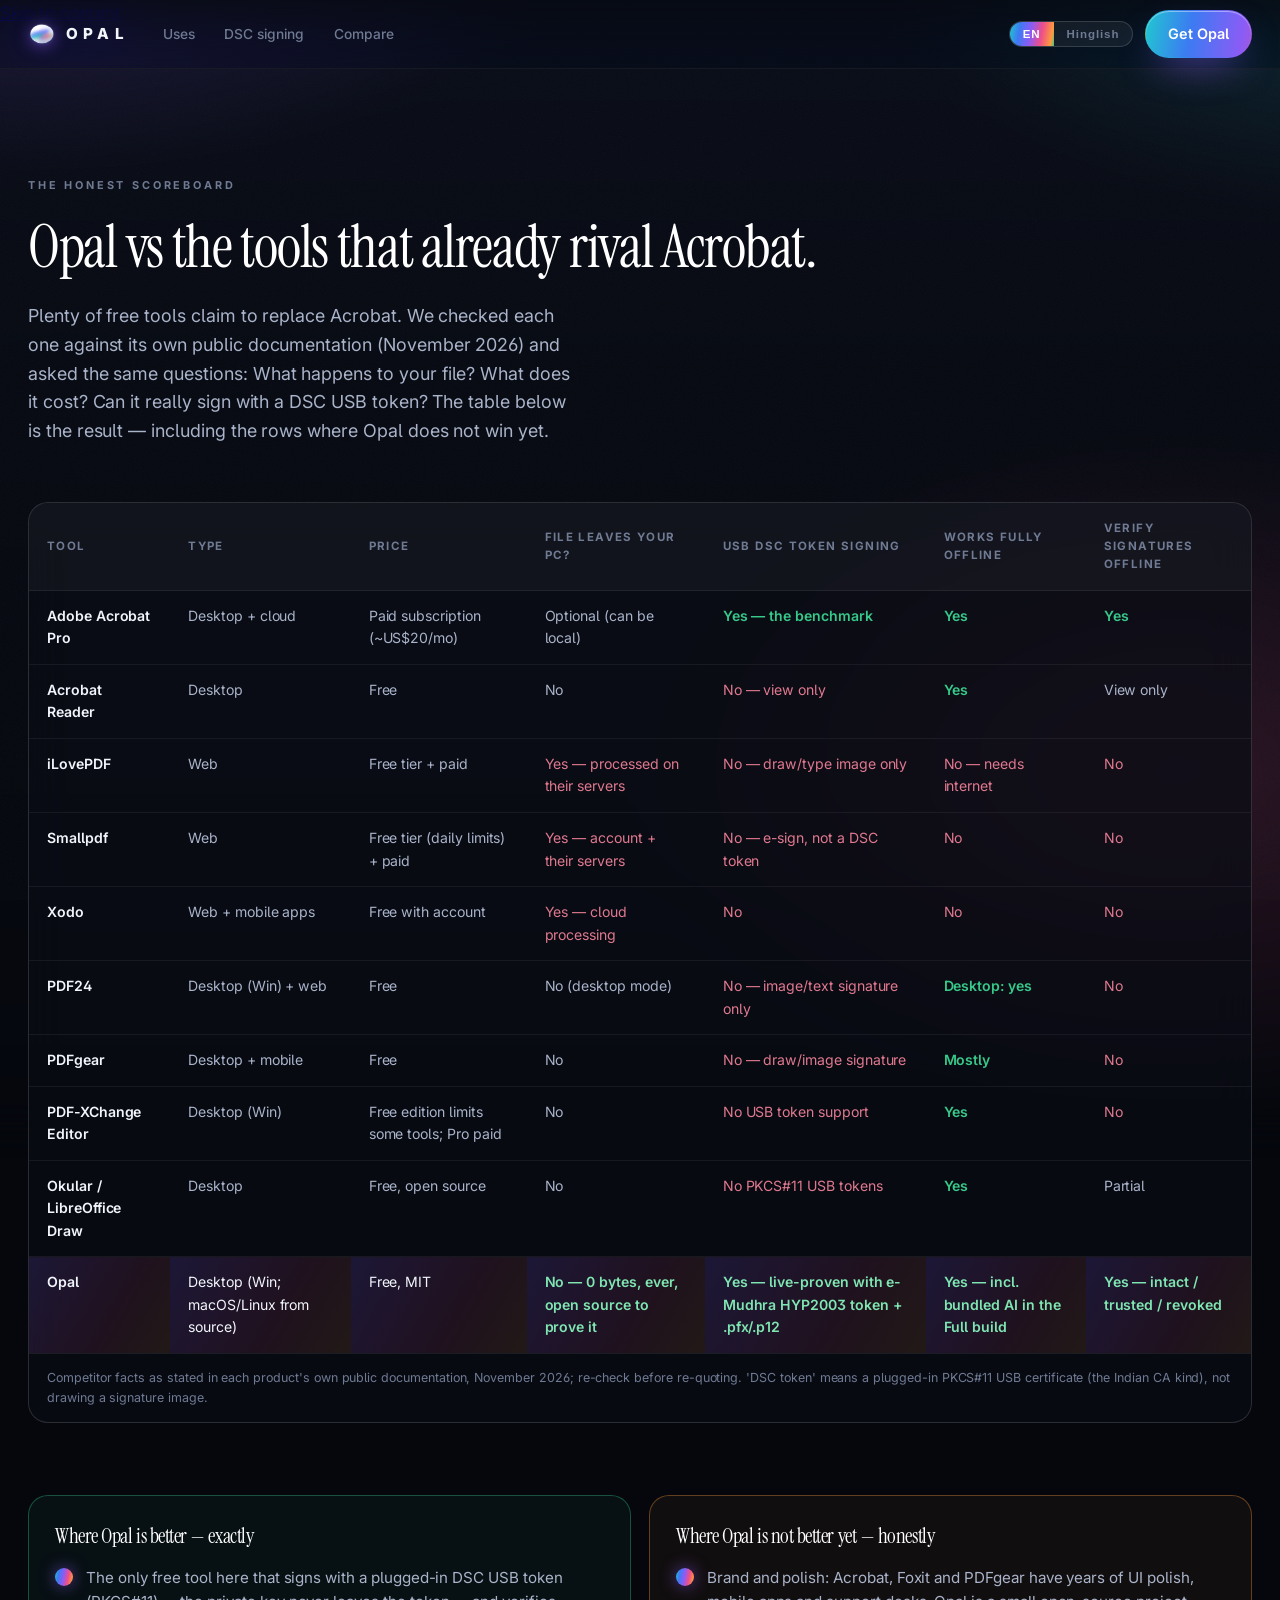
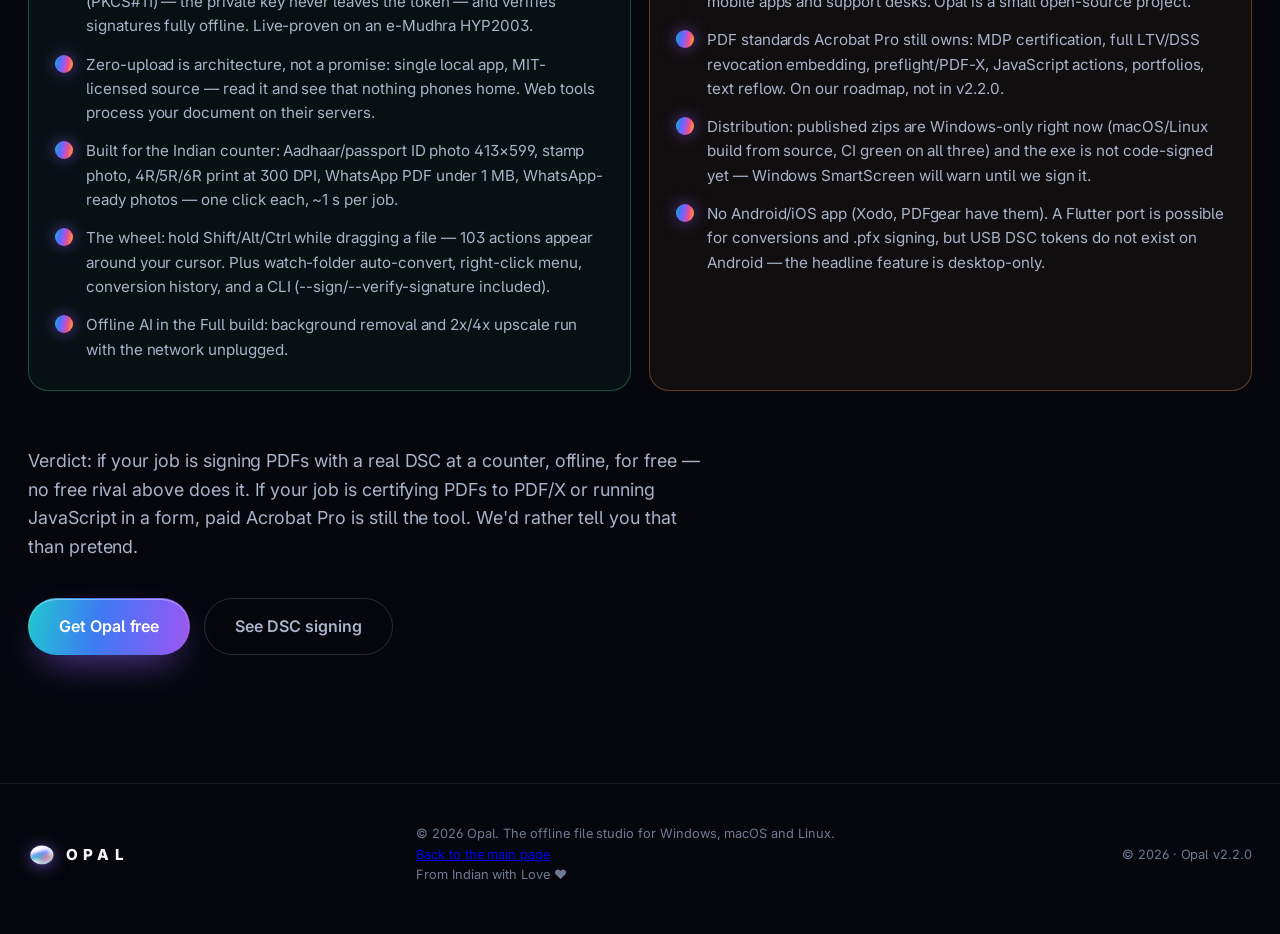
==== commit f5359e94: "Release v2.2.0: Stitch Liquid Glass rebuild — every screen, asset and the wheel - version.py 2.2.0; " ====
--- a/website/compare.html
+++ b/website/compare.html
@@ -148,9 +148,9 @@
               data-hing="Brand aur polish: Acrobat, Foxit aur PDFgear ke paas saalon ka UI polish, mobile apps aur support desk hai. Opal ek chhota open-source project hai.">
             Brand and polish: Acrobat, Foxit and PDFgear have years of UI polish, mobile apps and support desks. Opal is a small open-source project.
           </li>
-          <li data-en="PDF standards Acrobat Pro still owns: MDP certification, full LTV/DSS revocation embedding, preflight/PDF-X, JavaScript actions, portfolios, text reflow. On our roadmap, not in v2.1.0."
-              data-hing="PDF standards jo Acrobat Pro abhi bhi rakhta hai: MDP certification, full LTV/DSS, preflight/PDF-X, JavaScript actions, portfolios, text reflow. Hamare roadmap par hain, v2.1.0 mein nahi.">
-            PDF standards Acrobat Pro still owns: MDP certification, full LTV/DSS revocation embedding, preflight/PDF-X, JavaScript actions, portfolios, text reflow. On our roadmap, not in v2.1.0.
+          <li data-en="PDF standards Acrobat Pro still owns: MDP certification, full LTV/DSS revocation embedding, preflight/PDF-X, JavaScript actions, portfolios, text reflow. On our roadmap, not in v2.2.0."
+              data-hing="PDF standards jo Acrobat Pro abhi bhi rakhta hai: MDP certification, full LTV/DSS, preflight/PDF-X, JavaScript actions, portfolios, text reflow. Hamare roadmap par hain, v2.2.0 mein nahi.">
+            PDF standards Acrobat Pro still owns: MDP certification, full LTV/DSS revocation embedding, preflight/PDF-X, JavaScript actions, portfolios, text reflow. On our roadmap, not in v2.2.0.
           </li>
           <li data-en="Distribution: published zips are Windows-only right now (macOS/Linux build from source, CI green on all three) and the exe is not code-signed yet — Windows SmartScreen will warn until we sign it."
               data-hing="Distribution: abhi sirf Windows zips publish hain (macOS/Linux source se build, teeno par CI green) aur exe abhi code-signed nahi hai — sign hone tak Windows SmartScreen warning dega.">
@@ -195,7 +195,7 @@
       <br />
       <span data-en="From Indian with Love ❤️" data-hing="Indian dil se ❤️">From Indian with Love ❤️</span>
     </p>
-    <p class="footer-note">© <span id="year">2026</span> · Opal v2.1.0</p>
+    <p class="footer-note">© <span id="year">2026</span> · Opal v2.2.0</p>
   </div>
 </footer>
 
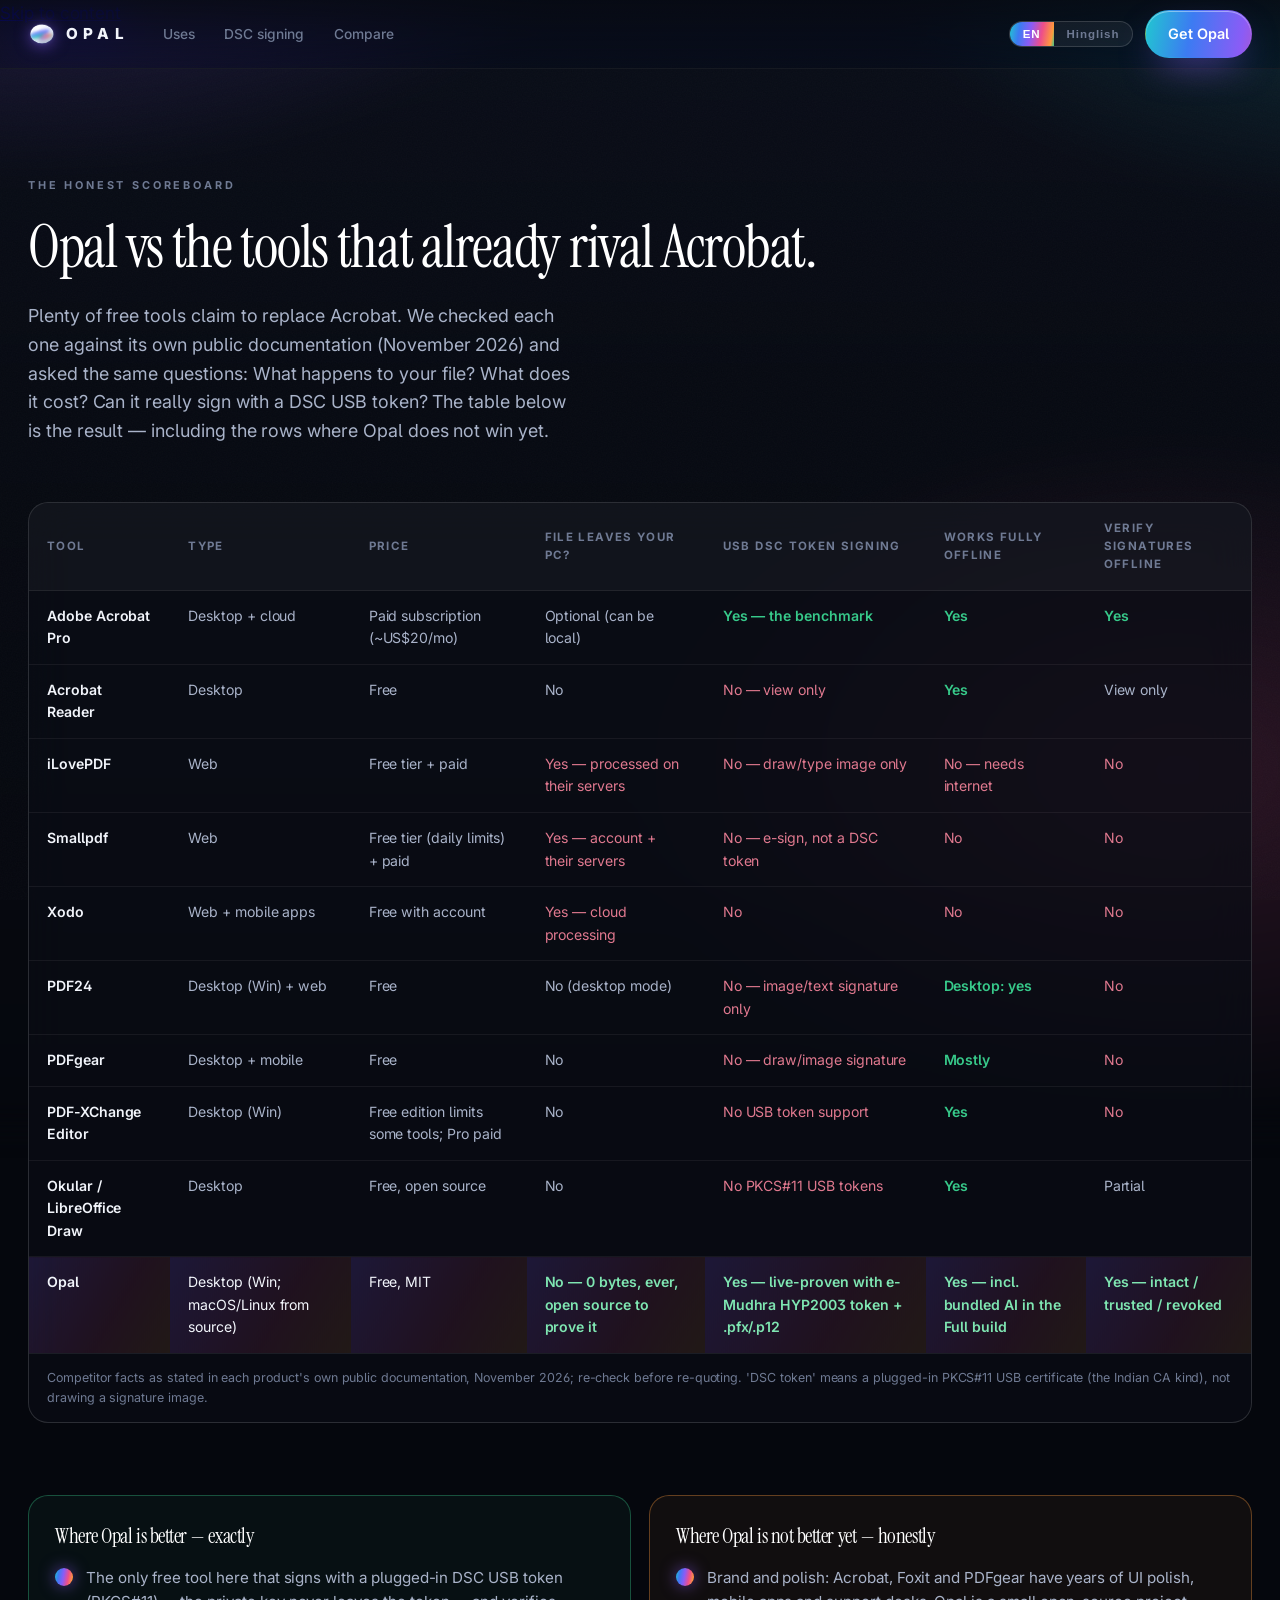
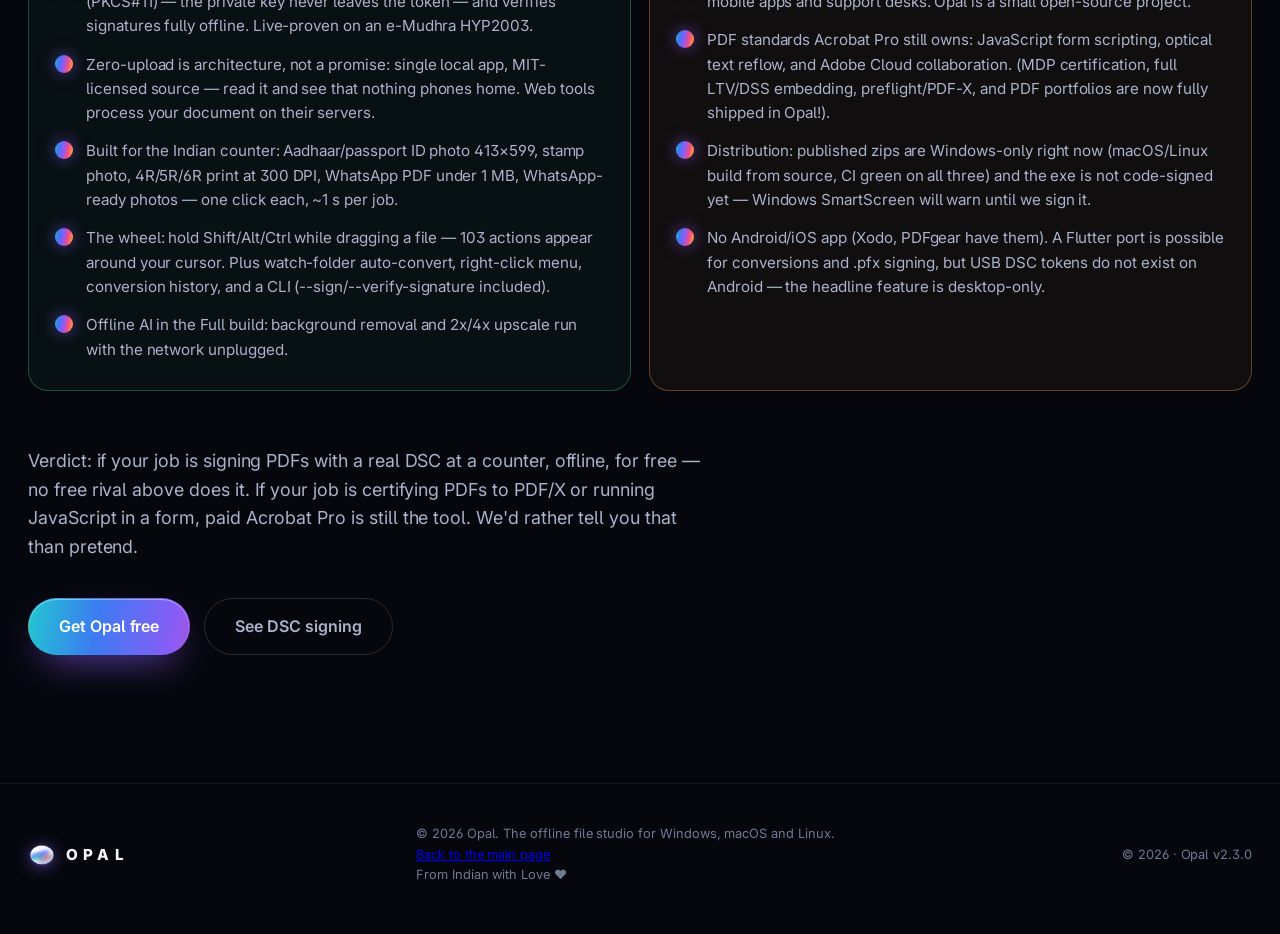
==== commit 0fbc2006: "chore(release): bump version to v2.3.0 and document Acrobat Pro parity additions" ====
--- a/website/compare.html
+++ b/website/compare.html
@@ -148,9 +148,9 @@
               data-hing="Brand aur polish: Acrobat, Foxit aur PDFgear ke paas saalon ka UI polish, mobile apps aur support desk hai. Opal ek chhota open-source project hai.">
             Brand and polish: Acrobat, Foxit and PDFgear have years of UI polish, mobile apps and support desks. Opal is a small open-source project.
           </li>
-          <li data-en="PDF standards Acrobat Pro still owns: MDP certification, full LTV/DSS revocation embedding, preflight/PDF-X, JavaScript actions, portfolios, text reflow. On our roadmap, not in v2.2.0."
-              data-hing="PDF standards jo Acrobat Pro abhi bhi rakhta hai: MDP certification, full LTV/DSS, preflight/PDF-X, JavaScript actions, portfolios, text reflow. Hamare roadmap par hain, v2.2.0 mein nahi.">
-            PDF standards Acrobat Pro still owns: MDP certification, full LTV/DSS revocation embedding, preflight/PDF-X, JavaScript actions, portfolios, text reflow. On our roadmap, not in v2.2.0.
+          <li data-en="PDF standards Acrobat Pro still owns: JavaScript form scripting, optical text reflow, and Adobe Cloud collaboration. (MDP certification, full LTV/DSS embedding, preflight/PDF-X, and PDF portfolios are now fully shipped in Opal!)."
+              data-hing="PDF standards jo Acrobat Pro abhi bhi rakhta hai: JavaScript form scripting, optical text reflow, aur Adobe Cloud collaboration. (MDP certification, full LTV/DSS embedding, preflight/PDF-X, aur PDF portfolios ab Opal mein shamil hain!).">
+            PDF standards Acrobat Pro still owns: JavaScript form scripting, optical text reflow, and Adobe Cloud collaboration. (MDP certification, full LTV/DSS embedding, preflight/PDF-X, and PDF portfolios are now fully shipped in Opal!).
           </li>
           <li data-en="Distribution: published zips are Windows-only right now (macOS/Linux build from source, CI green on all three) and the exe is not code-signed yet — Windows SmartScreen will warn until we sign it."
               data-hing="Distribution: abhi sirf Windows zips publish hain (macOS/Linux source se build, teeno par CI green) aur exe abhi code-signed nahi hai — sign hone tak Windows SmartScreen warning dega.">
@@ -195,7 +195,7 @@
       <br />
       <span data-en="From Indian with Love ❤️" data-hing="Indian dil se ❤️">From Indian with Love ❤️</span>
     </p>
-    <p class="footer-note">© <span id="year">2026</span> · Opal v2.2.0</p>
+    <p class="footer-note">© <span id="year">2026</span> · Opal v2.3.0</p>
   </div>
 </footer>
 
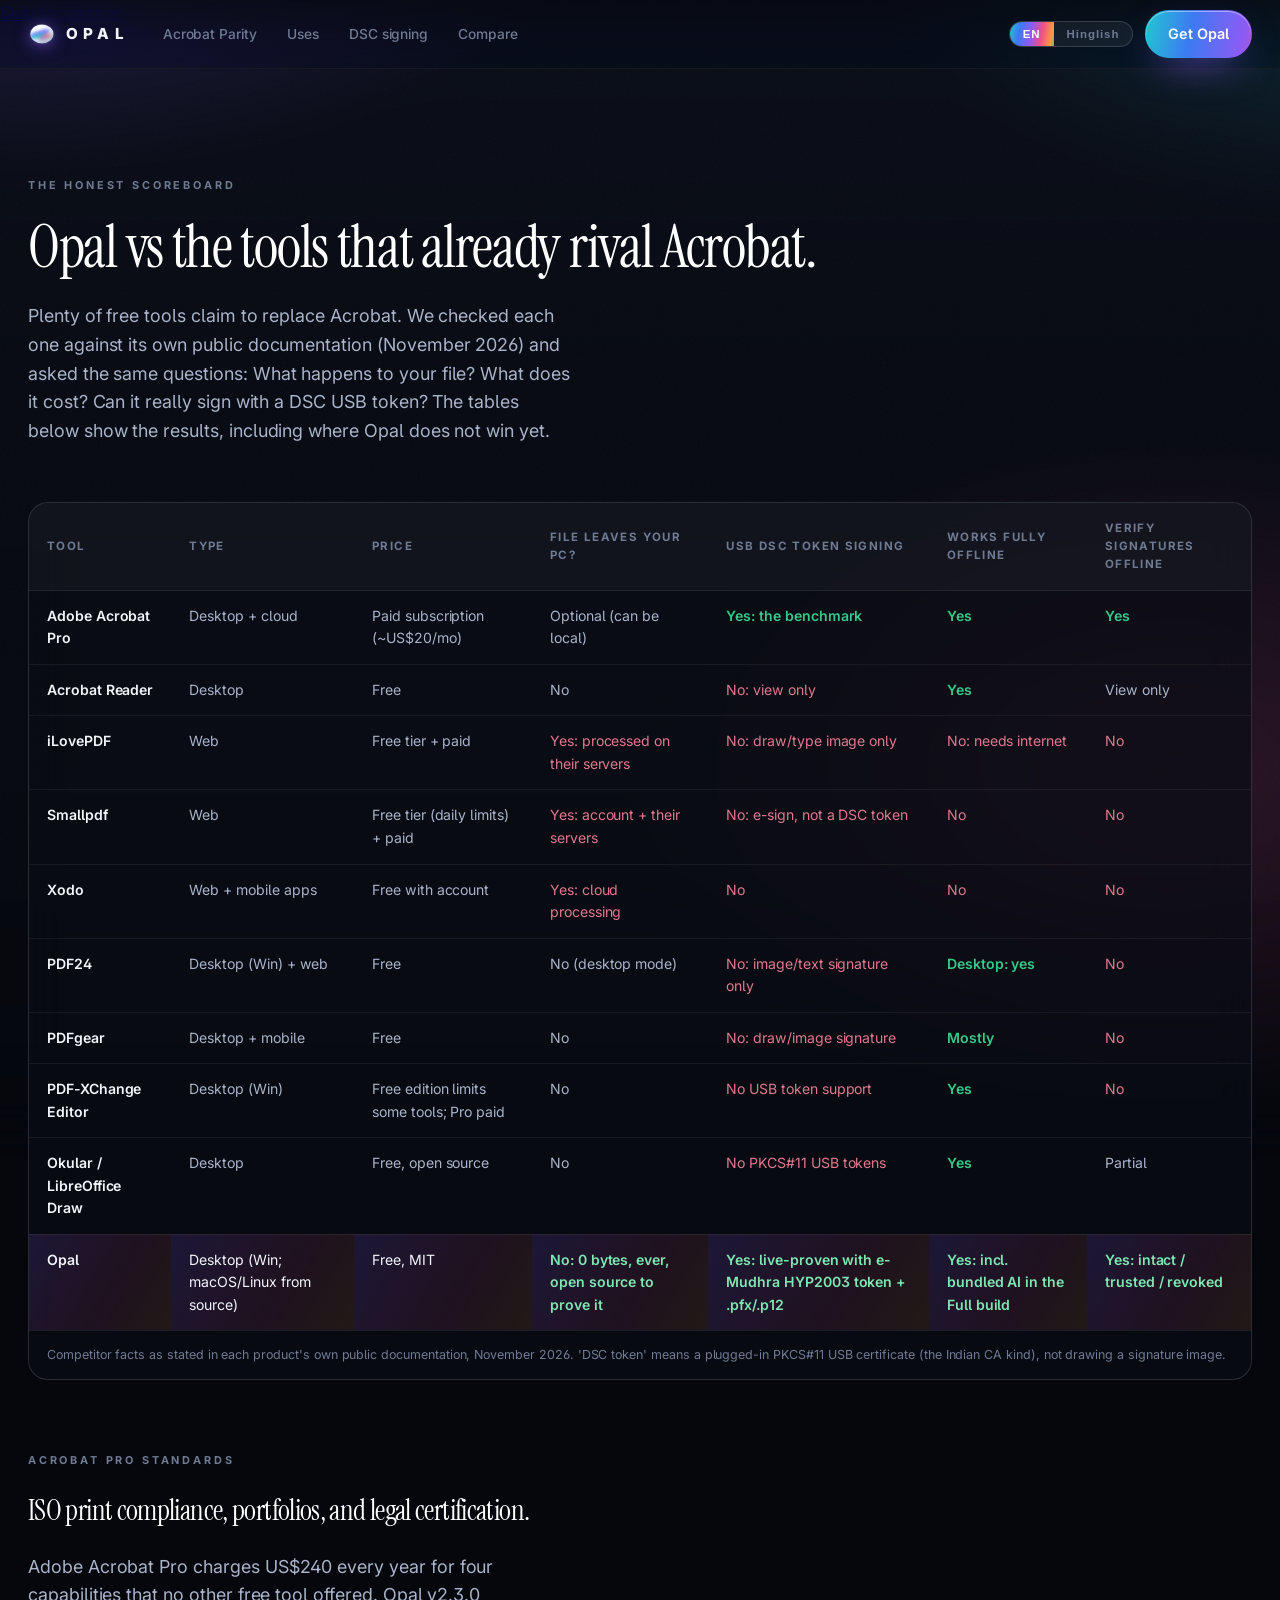
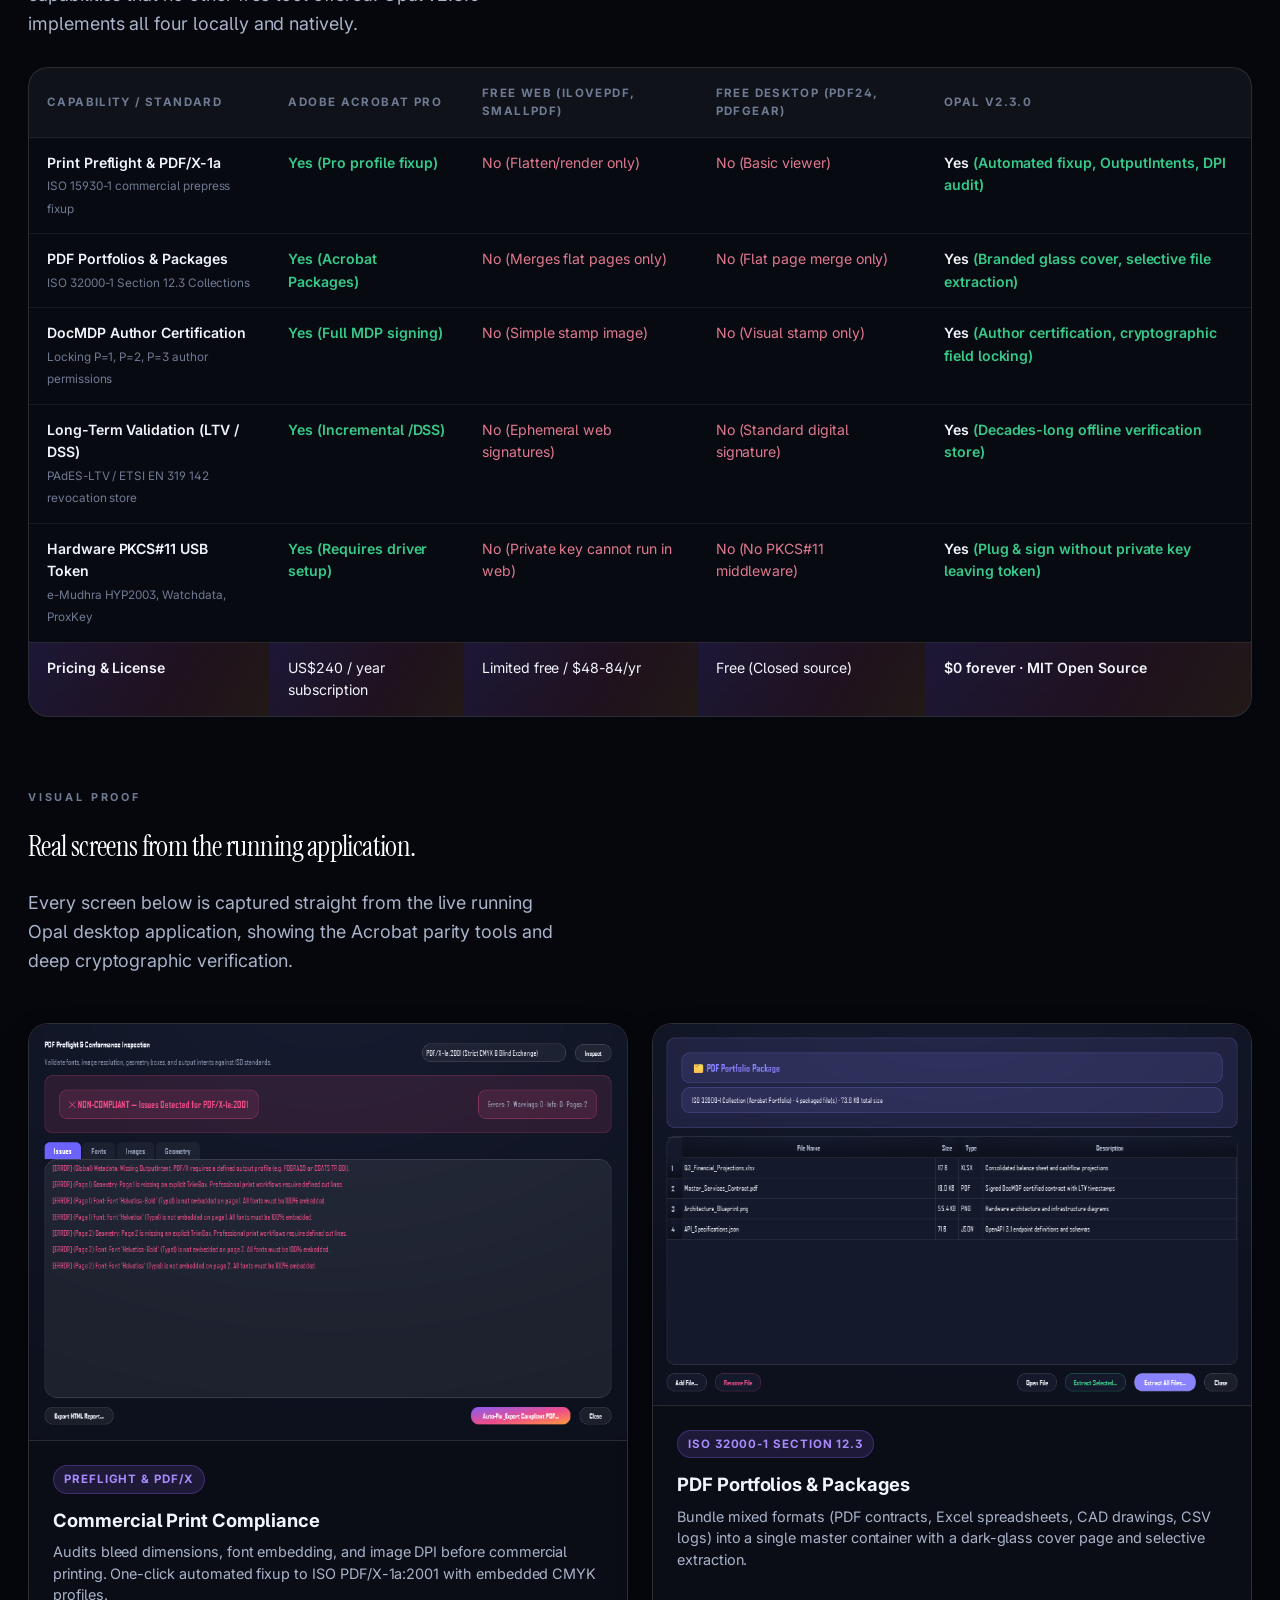
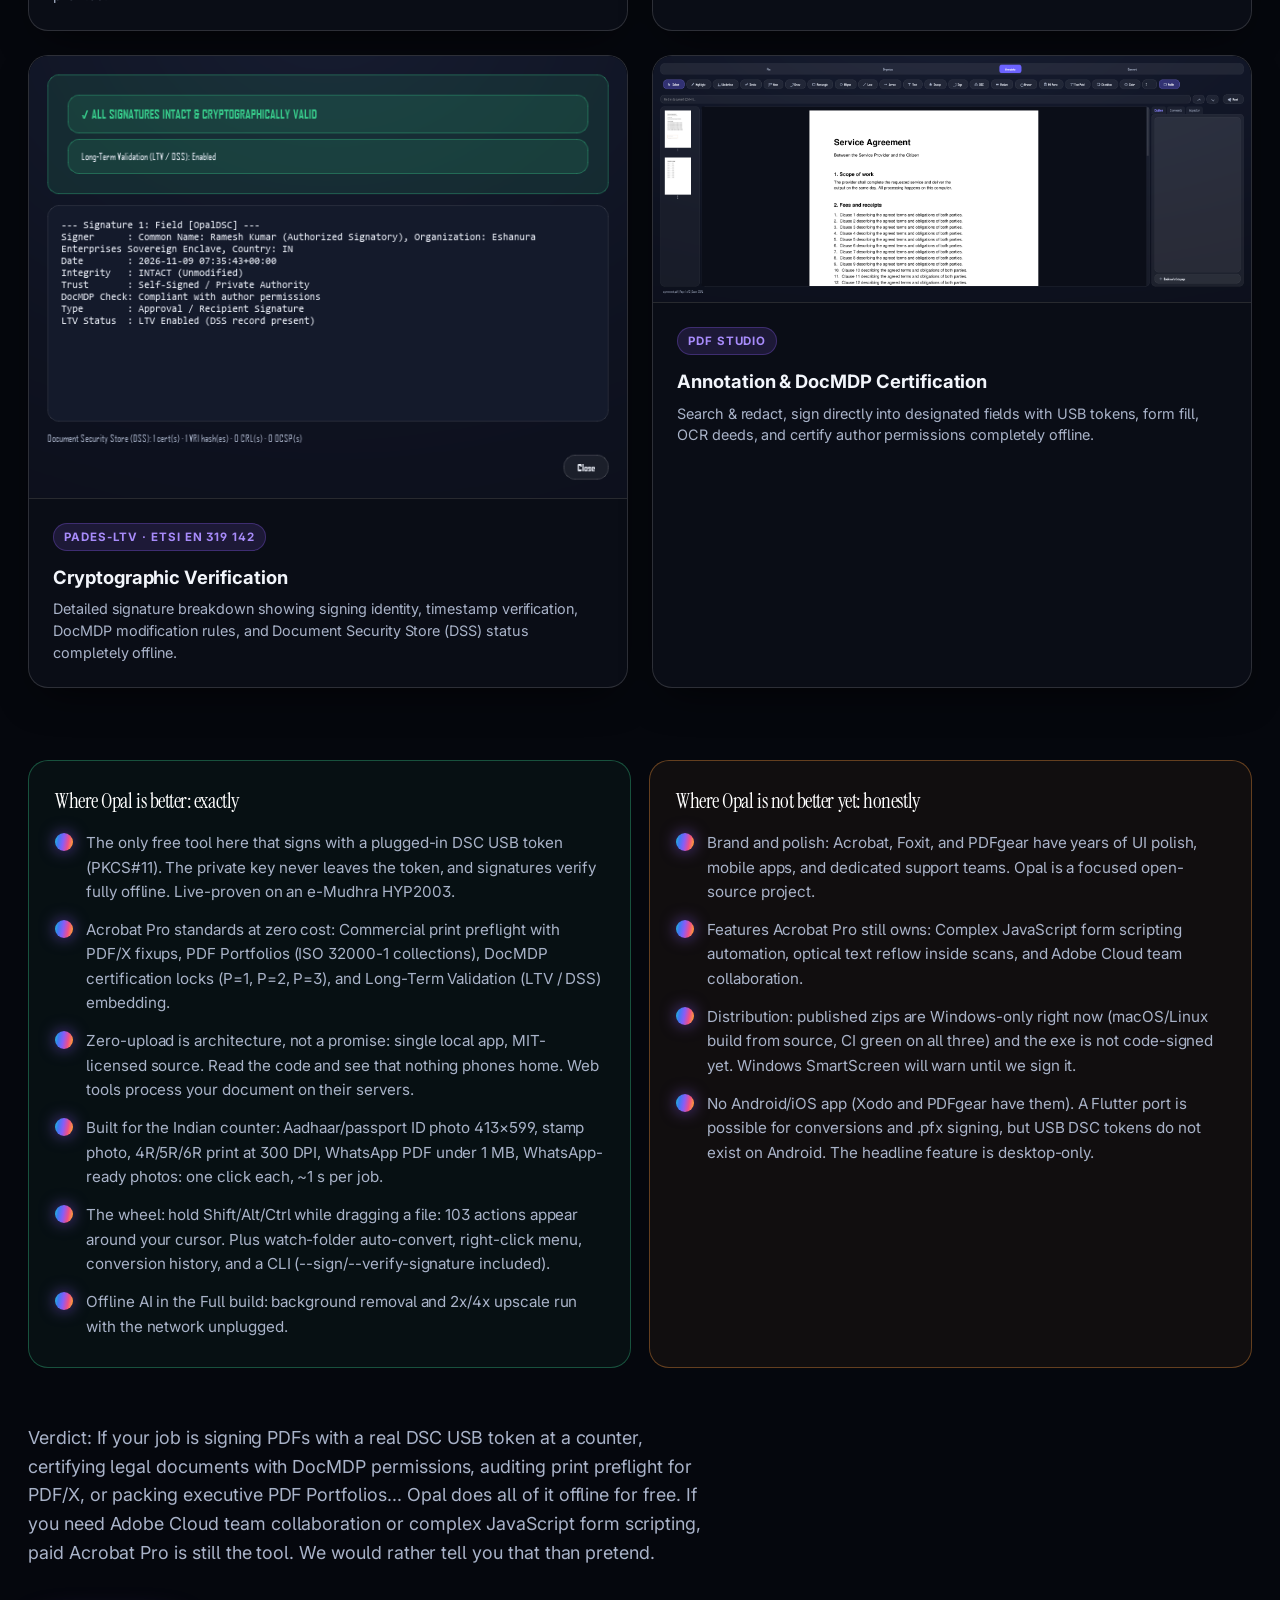
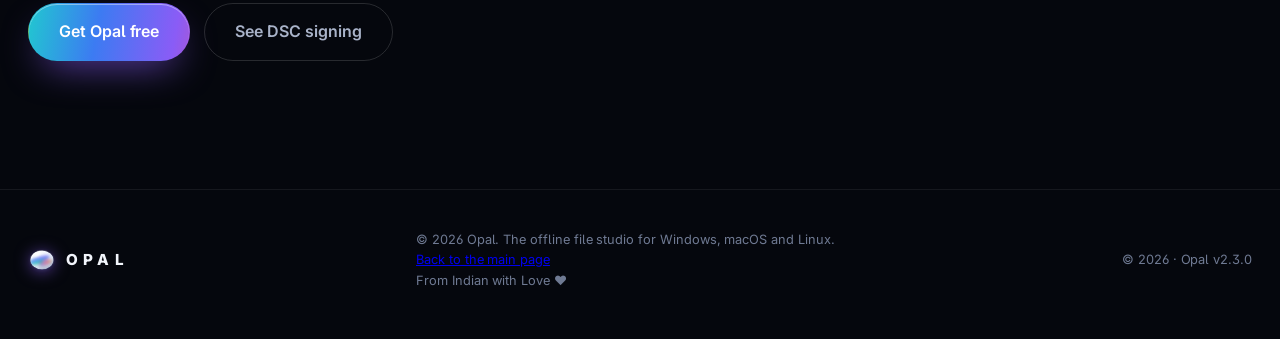
==== commit c89c1ec7: "feat(website): upgrade site with real product screenshots, Acrobat Parity showcase, and expanded com" ====
--- a/website/compare.html
+++ b/website/compare.html
@@ -3,9 +3,9 @@
 <head>
 <meta charset="utf-8" />
 <meta name="viewport" content="width=device-width, initial-scale=1, viewport-fit=cover" />
-<title>Opal vs Adobe Acrobat, iLovePDF, Smallpdf, PDF24 — honest comparison 2026</title>
-<meta name="description" content="How Opal compares to Adobe Acrobat, iLovePDF, Smallpdf, Xodo, PDF24, PDFgear, PDF-XChange and other free PDF tools — what each does with your file, what it costs, whether it supports DSC USB token signing, and where Opal is genuinely better. Checked against each tool's public documentation, November 2026." />
-<meta name="keywords" content="adobe acrobat alternative free offline, ilovepdf alternative no upload, smallpdf alternative, best free PDF editor 2026, DSC USB token sign PDF free India, PKCS11 PDF signing free, PDF24 vs PDFgear vs Opal, offline PDF editor comparison, does ilovepdf upload my files, free PDF editor that never uploads" />
+<title>Opal vs Adobe Acrobat, iLovePDF, Smallpdf, PDF24: Honest Comparison 2026</title>
+<meta name="description" content="How Opal compares to Adobe Acrobat, iLovePDF, Smallpdf, Xodo, PDF24, PDFgear, and PDF-XChange: what each does with your file, what it costs, whether it supports DSC USB token signing, and where Opal is genuinely better. Checked against each tool's public documentation, November 2026." />
+<meta name="keywords" content="adobe acrobat alternative free offline, ilovepdf alternative no upload, smallpdf alternative, best free PDF editor 2026, DSC USB token sign PDF free India, PKCS11 PDF signing free, PDF24 vs PDFgear vs Opal, offline PDF editor comparison, does ilovepdf upload my files, free PDF editor that never uploads, acrobat pro preflight free alternative, pdf portfolio free" />
 <meta name="theme-color" content="#05070d" />
 <link rel="icon" href="assets/brand/favicon.svg?v=3" type="image/svg+xml" />
 <link rel="preconnect" href="https://fonts.googleapis.com" />
@@ -24,6 +24,7 @@
       <span class="brand-word">OPAL</span>
     </a>
     <nav class="nav" aria-label="Main">
+      <a href="index.html#acrobat">Acrobat Parity</a>
       <a href="index.html#uses">Uses</a>
       <a href="index.html#dsc">DSC signing</a>
       <a href="compare.html" aria-current="page">Compare</a>
@@ -48,11 +49,12 @@
     <span class="eyebrow reveal" data-en="The honest scoreboard" data-hing="Imaandaar scoreboard">The honest scoreboard</span>
     <h2 class="reveal" data-en="Opal vs the tools that already rival Acrobat." data-hing="Opal vs woh tools jo pehle se Acrobat ko takkar dete hain.">Opal vs the tools that already rival Acrobat.</h2>
     <p class="lede reveal" data-reveal-delay="1"
-       data-en="Plenty of free tools claim to replace Acrobat. We checked each one against its own public documentation (November 2026) and asked the same questions: What happens to your file? What does it cost? Can it really sign with a DSC USB token? The table below is the result — including the rows where Opal does not win yet."
-       data-hing="Bahut saare free tools Acrobat ko badalne ka daawa karte hain. Humne har ek ko uske apne public docs ke against check kiya (November 2026) aur wahi sawaal pooche: Aapki file ka kya hota hai? Kitna kharcha? Kya sach mein DSC USB token se sign kar sakta hai? Neeche ki table wahi result hai — jisme woh rows bhi hain jahan Opal abhi nahi jeet ta.">
-      Plenty of free tools claim to replace Acrobat. We checked each one against its own public documentation (November 2026) and asked the same questions: What happens to your file? What does it cost? Can it really sign with a DSC USB token? The table below is the result — including the rows where Opal does not win yet.
+       data-en="Plenty of free tools claim to replace Acrobat. We checked each one against its own public documentation (November 2026) and asked the same questions: What happens to your file? What does it cost? Can it really sign with a DSC USB token? The tables below show the results, including where Opal does not win yet."
+       data-hing="Bahut saare free tools Acrobat ko badalne ka daawa karte hain. Humne har ek ko uske apne public docs ke against check kiya (November 2026) aur wahi sawaal pooche: Aapki file ka kya hota hai? Kitna kharcha? Kya sach mein DSC USB token se sign kar sakta hai? Neeche ki tables wahi result dikhati hain, jisme woh rows bhi hain jahan Opal abhi nahi jeet ta.">
+      Plenty of free tools claim to replace Acrobat. We checked each one against its own public documentation (November 2026) and asked the same questions: What happens to your file? What does it cost? Can it really sign with a DSC USB token? The tables below show the results, including where Opal does not win yet.
     </p>
 
+    <!-- General Comparison Table -->
     <div class="cmp-wrap reveal" data-reveal-delay="2" style="margin-top: 56px; overflow-x: auto;">
       <table class="cmp-table">
         <thead>
@@ -70,28 +72,28 @@
           <tr class="cmp-paid">
             <td><b>Adobe Acrobat Pro</b></td><td>Desktop + cloud</td><td data-en="Paid subscription (~US$20/mo)" data-hing="Paid subscription (~US$20/mo)">Paid subscription (~US$20/mo)</td>
             <td data-en="Optional (can be local)" data-hing="Optional (local ho sakta hai)">Optional (can be local)</td>
-            <td class="yes">Yes — the benchmark</td><td class="yes">Yes</td><td class="yes">Yes</td>
-          </tr>
-          <tr>
-            <td><b>Acrobat Reader</b></td><td>Desktop</td><td>Free</td><td>No</td><td class="no">No — view only</td><td class="yes">Yes</td><td>View only</td>
+            <td class="yes">Yes: the benchmark</td><td class="yes">Yes</td><td class="yes">Yes</td>
+          </tr>
+          <tr>
+            <td><b>Acrobat Reader</b></td><td>Desktop</td><td>Free</td><td>No</td><td class="no">No: view only</td><td class="yes">Yes</td><td>View only</td>
           </tr>
           <tr>
             <td><b>iLovePDF</b></td><td>Web</td><td data-en="Free tier + paid" data-hing="Free tier + paid">Free tier + paid</td>
-            <td class="no">Yes — processed on their servers</td><td class="no">No — draw/type image only</td><td class="no">No — needs internet</td><td class="no">No</td>
+            <td class="no">Yes: processed on their servers</td><td class="no">No: draw/type image only</td><td class="no">No: needs internet</td><td class="no">No</td>
           </tr>
           <tr>
             <td><b>Smallpdf</b></td><td>Web</td><td data-en="Free tier (daily limits) + paid" data-hing="Free tier (daily limits) + paid">Free tier (daily limits) + paid</td>
-            <td class="no">Yes — account + their servers</td><td class="no">No — e-sign, not a DSC token</td><td class="no">No</td><td class="no">No</td>
+            <td class="no">Yes: account + their servers</td><td class="no">No: e-sign, not a DSC token</td><td class="no">No</td><td class="no">No</td>
           </tr>
           <tr>
             <td><b>Xodo</b></td><td>Web + mobile apps</td><td data-en="Free with account" data-hing="Account ke saath free">Free with account</td>
-            <td class="no">Yes — cloud processing</td><td class="no">No</td><td class="no">No</td><td class="no">No</td>
-          </tr>
-          <tr>
-            <td><b>PDF24</b></td><td>Desktop (Win) + web</td><td>Free</td><td>No (desktop mode)</td><td class="no">No — image/text signature only</td><td class="yes">Desktop: yes</td><td class="no">No</td>
-          </tr>
-          <tr>
-            <td><b>PDFgear</b></td><td>Desktop + mobile</td><td>Free</td><td>No</td><td class="no">No — draw/image signature</td><td class="yes">Mostly</td><td class="no">No</td>
+            <td class="no">Yes: cloud processing</td><td class="no">No</td><td class="no">No</td><td class="no">No</td>
+          </tr>
+          <tr>
+            <td><b>PDF24</b></td><td>Desktop (Win) + web</td><td>Free</td><td>No (desktop mode)</td><td class="no">No: image/text signature only</td><td class="yes">Desktop: yes</td><td class="no">No</td>
+          </tr>
+          <tr>
+            <td><b>PDFgear</b></td><td>Desktop + mobile</td><td>Free</td><td>No</td><td class="no">No: draw/image signature</td><td class="yes">Mostly</td><td class="no">No</td>
           </tr>
           <tr>
             <td><b>PDF-XChange Editor</b></td><td>Desktop (Win)</td><td data-en="Free edition limits some tools; Pro paid" data-hing="Free edition mein kuch tools limit; Pro paid">Free edition limits some tools; Pro paid</td><td>No</td><td class="no">No USB token support</td><td class="yes">Yes</td><td class="no">No</td>
@@ -101,38 +103,169 @@
           </tr>
           <tr class="cmp-opal">
             <td><b>Opal</b></td><td>Desktop (Win; macOS/Linux from source)</td><td>Free, MIT</td>
-            <td class="yes">No — 0 bytes, ever, open source to prove it</td>
-            <td class="yes">Yes — live-proven with e-Mudhra HYP2003 token + .pfx/.p12</td>
-            <td class="yes">Yes — incl. bundled AI in the Full build</td>
-            <td class="yes">Yes — intact / trusted / revoked</td>
+            <td class="yes">No: 0 bytes, ever, open source to prove it</td>
+            <td class="yes">Yes: live-proven with e-Mudhra HYP2003 token + .pfx/.p12</td>
+            <td class="yes">Yes: incl. bundled AI in the Full build</td>
+            <td class="yes">Yes: intact / trusted / revoked</td>
           </tr>
         </tbody>
       </table>
-      <p class="cmp-note" data-en="Competitor facts as stated in each product's own public documentation, November 2026; re-check before re-quoting. 'DSC token' means a plugged-in PKCS#11 USB certificate (the Indian CA kind), not drawing a signature image."
-         data-hing="Competitor ki baatein har product ke apne public docs ki hain, November 2026; dobara quote karne se pehle re-check karo. 'DSC token' matlab plugged-in PKCS#11 USB certificate (Indian CA wala), signature image banana nahi.">
-        Competitor facts as stated in each product's own public documentation, November 2026; re-check before re-quoting. "DSC token" means a plugged-in PKCS#11 USB certificate (the Indian CA kind), not drawing a signature image.
+      <p class="cmp-note" data-en="Competitor facts as stated in each product's own public documentation, November 2026. 'DSC token' means a plugged-in PKCS#11 USB certificate (the Indian CA kind), not drawing a signature image."
+         data-hing="Competitor ki baatein har product ke apne public docs ki hain, November 2026. 'DSC token' matlab plugged-in PKCS#11 USB certificate (Indian CA wala), signature image banana nahi.">
+        Competitor facts as stated in each product's own public documentation, November 2026. "DSC token" means a plugged-in PKCS#11 USB certificate (the Indian CA kind), not drawing a signature image.
       </p>
     </div>
 
+    <!-- Acrobat Pro Parity Table -->
+    <div style="margin-top: 72px;">
+      <span class="eyebrow reveal" data-en="Acrobat Pro Standards" data-hing="Acrobat Pro Standards">Acrobat Pro Standards</span>
+      <h3 class="reveal" style="font-size: 1.8rem; margin: 8px 0 16px;" data-en="ISO print compliance, portfolios, and legal certification." data-hing="ISO print compliance, portfolios aur legal certification.">ISO print compliance, portfolios, and legal certification.</h3>
+      <p class="lede reveal" data-reveal-delay="1"
+         data-en="Adobe Acrobat Pro charges US$240 every year for four capabilities that no other free tool offered. Opal v2.3.0 implements all four locally and natively."
+         data-hing="Adobe Acrobat Pro har saal $240 charge karta hai chaar capabilities ke liye jo koi free tool nahi deta. Opal v2.3.0 chaaron ko local aur native implement karta hai.">
+        Adobe Acrobat Pro charges US$240 every year for four capabilities that no other free tool offered. Opal v2.3.0 implements all four locally and natively.
+      </p>
+    </div>
+
+    <div class="cmp-wrap reveal" data-reveal-delay="2" style="margin-top: 28px; overflow-x: auto;">
+      <table class="cmp-table">
+        <thead>
+          <tr>
+            <th data-en="Capability / Standard" data-hing="Capability / Standard">Capability / Standard</th>
+            <th data-en="Adobe Acrobat Pro" data-hing="Adobe Acrobat Pro">Adobe Acrobat Pro</th>
+            <th data-en="Free Web (iLovePDF, Smallpdf)" data-hing="Free Web (iLovePDF, Smallpdf)">Free Web (iLovePDF, Smallpdf)</th>
+            <th data-en="Free Desktop (PDF24, PDFgear)" data-hing="Free Desktop (PDF24, PDFgear)">Free Desktop (PDF24, PDFgear)</th>
+            <th data-en="Opal v2.3.0" data-hing="Opal v2.3.0">Opal v2.3.0</th>
+          </tr>
+        </thead>
+        <tbody>
+          <tr>
+            <td><b>Print Preflight &amp; PDF/X-1a</b><br><small style="color:var(--text-faint);">ISO 15930-1 commercial prepress fixup</small></td>
+            <td class="yes">Yes (Pro profile fixup)</td>
+            <td class="no">No (Flatten/render only)</td>
+            <td class="no">No (Basic viewer)</td>
+            <td class="yes"><b>Yes</b> (Automated fixup, OutputIntents, DPI audit)</td>
+          </tr>
+          <tr>
+            <td><b>PDF Portfolios &amp; Packages</b><br><small style="color:var(--text-faint);">ISO 32000-1 Section 12.3 Collections</small></td>
+            <td class="yes">Yes (Acrobat Packages)</td>
+            <td class="no">No (Merges flat pages only)</td>
+            <td class="no">No (Flat page merge only)</td>
+            <td class="yes"><b>Yes</b> (Branded glass cover, selective file extraction)</td>
+          </tr>
+          <tr>
+            <td><b>DocMDP Author Certification</b><br><small style="color:var(--text-faint);">Locking P=1, P=2, P=3 author permissions</small></td>
+            <td class="yes">Yes (Full MDP signing)</td>
+            <td class="no">No (Simple stamp image)</td>
+            <td class="no">No (Visual stamp only)</td>
+            <td class="yes"><b>Yes</b> (Author certification, cryptographic field locking)</td>
+          </tr>
+          <tr>
+            <td><b>Long-Term Validation (LTV / DSS)</b><br><small style="color:var(--text-faint);">PAdES-LTV / ETSI EN 319 142 revocation store</small></td>
+            <td class="yes">Yes (Incremental /DSS)</td>
+            <td class="no">No (Ephemeral web signatures)</td>
+            <td class="no">No (Standard digital signature)</td>
+            <td class="yes"><b>Yes</b> (Decades-long offline verification store)</td>
+          </tr>
+          <tr>
+            <td><b>Hardware PKCS#11 USB Token</b><br><small style="color:var(--text-faint);">e-Mudhra HYP2003, Watchdata, ProxKey</small></td>
+            <td class="yes">Yes (Requires driver setup)</td>
+            <td class="no">No (Private key cannot run in web)</td>
+            <td class="no">No (No PKCS#11 middleware)</td>
+            <td class="yes"><b>Yes</b> (Plug &amp; sign without private key leaving token)</td>
+          </tr>
+          <tr class="cmp-opal">
+            <td><b>Pricing &amp; License</b></td>
+            <td>US$240 / year subscription</td>
+            <td>Limited free / $48-84/yr</td>
+            <td>Free (Closed source)</td>
+            <td class="yes"><b>$0 forever · MIT Open Source</b></td>
+          </tr>
+        </tbody>
+      </table>
+    </div>
+
+    <!-- Visual Proof Cards -->
+    <div style="margin-top: 72px;">
+      <span class="eyebrow reveal" data-en="Visual Proof" data-hing="Visual Saboot">Visual Proof</span>
+      <h3 class="reveal" style="font-size: 1.8rem; margin: 8px 0 16px;" data-en="Real screens from the running application." data-hing="Running application ke asli screens.">Real screens from the running application.</h3>
+      <p class="lede reveal" data-reveal-delay="1"
+         data-en="Every screen below is captured straight from the live running Opal desktop application, showing the Acrobat parity tools and deep cryptographic verification."
+         data-hing="Neeche ka har screen live chalte hue Opal desktop application se capture kiya gaya hai, jo Acrobat parity tools aur deep cryptographic verification dikhata hai.">
+        Every screen below is captured straight from the live running Opal desktop application, showing the Acrobat parity tools and deep cryptographic verification.
+      </p>
+
+      <div class="acrobat-grid reveal" data-reveal-delay="2">
+        <div class="acrobat-card">
+          <div class="acrobat-preview">
+            <img src="assets/screenshots/06-pdf-preflight.png" alt="PDF Preflight and PDF/X Fixup Tool" width="920" height="640" />
+          </div>
+          <div class="acrobat-body">
+            <span class="acrobat-badge">Preflight &amp; PDF/X</span>
+            <h4 style="margin: 0 0 6px; font-size: 1.15rem; color: var(--text);">Commercial Print Compliance</h4>
+            <p>Audits bleed dimensions, font embedding, and image DPI before commercial printing. One-click automated fixup to ISO PDF/X-1a:2001 with embedded CMYK profiles.</p>
+          </div>
+        </div>
+
+        <div class="acrobat-card">
+          <div class="acrobat-preview">
+            <img src="assets/screenshots/07-pdf-portfolio.png" alt="PDF Portfolio and Package Manager" width="880" height="560" />
+          </div>
+          <div class="acrobat-body">
+            <span class="acrobat-badge">ISO 32000-1 Section 12.3</span>
+            <h4 style="margin: 0 0 6px; font-size: 1.15rem; color: var(--text);">PDF Portfolios &amp; Packages</h4>
+            <p>Bundle mixed formats (PDF contracts, Excel spreadsheets, CAD drawings, CSV logs) into a single master container with a dark-glass cover page and selective extraction.</p>
+          </div>
+        </div>
+
+        <div class="acrobat-card">
+          <div class="acrobat-preview">
+            <img src="assets/screenshots/09-pdf-signatures-verify.png" alt="Cryptographic Signature and LTV Verification" width="650" height="480" />
+          </div>
+          <div class="acrobat-body">
+            <span class="acrobat-badge">PAdES-LTV · ETSI EN 319 142</span>
+            <h4 style="margin: 0 0 6px; font-size: 1.15rem; color: var(--text);">Cryptographic Verification</h4>
+            <p>Detailed signature breakdown showing signing identity, timestamp verification, DocMDP modification rules, and Document Security Store (DSS) status completely offline.</p>
+          </div>
+        </div>
+
+        <div class="acrobat-card">
+          <div class="acrobat-preview">
+            <img src="assets/screenshots/03-pdf-studio.png" alt="Opal PDF Studio" width="1534" height="800" />
+          </div>
+          <div class="acrobat-body">
+            <span class="acrobat-badge">PDF Studio</span>
+            <h4 style="margin: 0 0 6px; font-size: 1.15rem; color: var(--text);">Annotation &amp; DocMDP Certification</h4>
+            <p>Search &amp; redact, sign directly into designated fields with USB tokens, form fill, OCR deeds, and certify author permissions completely offline.</p>
+          </div>
+        </div>
+      </div>
+    </div>
+
+    <!-- Win Grid (Where Opal is better vs where it is not yet) -->
     <div class="win-grid" style="margin-top: 72px;">
       <div class="win-card reveal">
-        <h3 data-en="Where Opal is better — exactly" data-hing="Opal kahan sach mein behtar hai — bilkul">Where Opal is better — exactly</h3>
+        <h3 data-en="Where Opal is better: exactly" data-hing="Opal kahan sach mein behtar hai: bilkul">Where Opal is better: exactly</h3>
         <ul class="checklist">
-          <li data-en="The only free tool here that signs with a plugged-in DSC USB token (PKCS#11) — the private key never leaves the token — and verifies signatures fully offline. Live-proven on an e-Mudhra HYP2003."
-              data-hing="Yahaan ka ekmatra free tool jo plugged-in DSC USB token (PKCS#11) se sign karta hai — private key kabhi token se bahar nahi — aur offline verify karta hai. e-Mudhra HYP2003 par live test kiya.">
-            The only free tool here that signs with a plugged-in DSC USB token (PKCS#11) — the private key never leaves the token — and verifies signatures fully offline. Live-proven on an e-Mudhra HYP2003.
-          </li>
-          <li data-en="Zero-upload is architecture, not a promise: single local app, MIT-licensed source — read it and see that nothing phones home. Web tools process your document on their servers."
-              data-hing="Zero-upload ek architecture hai, vaada nahi: ek local app, MIT-licensed source — padh ke dekho, kuch bhi bahar nahi jaata. Web tools aapka document apne servers par process karte hain.">
-            Zero-upload is architecture, not a promise: single local app, MIT-licensed source — read it and see that nothing phones home. Web tools process your document on their servers.
-          </li>
-          <li data-en="Built for the Indian counter: Aadhaar/passport ID photo 413×599, stamp photo, 4R/5R/6R print at 300 DPI, WhatsApp PDF under 1 MB, WhatsApp-ready photos — one click each, ~1 s per job."
-              data-hing="Indian counter ke liye bana: Aadhaar/passport ID photo 413×599, stamp photo, 4R/5R/6R print 300 DPI par, WhatsApp PDF 1 MB se kam, WhatsApp-ready photos — har ek click, ~1s har job.">
-            Built for the Indian counter: Aadhaar/passport ID photo 413×599, stamp photo, 4R/5R/6R print at 300 DPI, WhatsApp PDF under 1 MB, WhatsApp-ready photos — one click each, ~1 s per job.
-          </li>
-          <li data-en="The wheel: hold Shift/Alt/Ctrl while dragging a file — 103 actions appear around your cursor. Plus watch-folder auto-convert, right-click menu, conversion history, and a CLI (--sign/--verify-signature included)."
-              data-hing="Wheel: file drag karte waqt Shift/Alt/Ctrl dabao — 103 actions cursor ke ghoomne mein aa jaate hain. Plus watch-folder auto-convert, right-click menu, history, aur CLI (--sign/--verify-signature ke saath).">
-            The wheel: hold Shift/Alt/Ctrl while dragging a file — 103 actions appear around your cursor. Plus watch-folder auto-convert, right-click menu, conversion history, and a CLI (--sign/--verify-signature included).
+          <li data-en="The only free tool here that signs with a plugged-in DSC USB token (PKCS#11). The private key never leaves the token, and signatures verify fully offline. Live-proven on an e-Mudhra HYP2003."
+              data-hing="Yahaan ka ekmatra free tool jo plugged-in DSC USB token (PKCS#11) se sign karta hai. Private key kabhi token se bahar nahi jaati, aur offline verify karta hai. e-Mudhra HYP2003 par live test kiya.">
+            The only free tool here that signs with a plugged-in DSC USB token (PKCS#11). The private key never leaves the token, and signatures verify fully offline. Live-proven on an e-Mudhra HYP2003.
+          </li>
+          <li data-en="Acrobat Pro standards at zero cost: Commercial print preflight with PDF/X fixups, PDF Portfolios (ISO 32000-1 collections), DocMDP certification locks (P=1, P=2, P=3), and Long-Term Validation (LTV / DSS) embedding."
+              data-hing="Acrobat Pro standards bina kisi cost ke: Commercial print preflight PDF/X fixup ke saath, PDF Portfolios (ISO 32000-1 collections), DocMDP certification locks (P=1, P=2, P=3), aur Long-Term Validation (LTV / DSS) embedding.">
+            Acrobat Pro standards at zero cost: Commercial print preflight with PDF/X fixups, PDF Portfolios (ISO 32000-1 collections), DocMDP certification locks (P=1, P=2, P=3), and Long-Term Validation (LTV / DSS) embedding.
+          </li>
+          <li data-en="Zero-upload is architecture, not a promise: single local app, MIT-licensed source. Read the code and see that nothing phones home. Web tools process your document on their servers."
+              data-hing="Zero-upload ek architecture hai, vaada nahi: ek local app, MIT-licensed source. Code padh ke dekho, kuch bhi bahar nahi jaata. Web tools aapka document apne servers par process karte hain.">
+            Zero-upload is architecture, not a promise: single local app, MIT-licensed source. Read the code and see that nothing phones home. Web tools process your document on their servers.
+          </li>
+          <li data-en="Built for the Indian counter: Aadhaar/passport ID photo 413×599, stamp photo, 4R/5R/6R print at 300 DPI, WhatsApp PDF under 1 MB, WhatsApp-ready photos: one click each, ~1 s per job."
+              data-hing="Indian counter ke liye bana: Aadhaar/passport ID photo 413×599, stamp photo, 4R/5R/6R print 300 DPI par, WhatsApp PDF 1 MB se kam, WhatsApp-ready photos: har ek click, ~1s har job.">
+            Built for the Indian counter: Aadhaar/passport ID photo 413×599, stamp photo, 4R/5R/6R print at 300 DPI, WhatsApp PDF under 1 MB, WhatsApp-ready photos: one click each, ~1 s per job.
+          </li>
+          <li data-en="The wheel: hold Shift/Alt/Ctrl while dragging a file: 103 actions appear around your cursor. Plus watch-folder auto-convert, right-click menu, conversion history, and a CLI (--sign/--verify-signature included)."
+              data-hing="Wheel: file drag karte waqt Shift/Alt/Ctrl dabao: 103 actions cursor ke ghoomne mein aa jaate hain. Plus watch-folder auto-convert, right-click menu, history, aur CLI (--sign/--verify-signature ke saath).">
+            The wheel: hold Shift/Alt/Ctrl while dragging a file: 103 actions appear around your cursor. Plus watch-folder auto-convert, right-click menu, conversion history, and a CLI (--sign/--verify-signature included).
           </li>
           <li data-en="Offline AI in the Full build: background removal and 2x/4x upscale run with the network unplugged."
               data-hing="Full build mein offline AI: background removal aur 2x/4x upscale network nikaalne par bhi chalte hain.">
@@ -142,36 +275,36 @@
       </div>
 
       <div class="win-card win-card--gap reveal" data-reveal-delay="1">
-        <h3 data-en="Where Opal is not better yet — honestly" data-hing="Opal kahan abhi behtar nahi — imaandari se">Where Opal is not better yet — honestly</h3>
+        <h3 data-en="Where Opal is not better yet: honestly" data-hing="Opal kahan abhi behtar nahi: imaandari se">Where Opal is not better yet: honestly</h3>
         <ul class="checklist">
-          <li data-en="Brand and polish: Acrobat, Foxit and PDFgear have years of UI polish, mobile apps and support desks. Opal is a small open-source project."
-              data-hing="Brand aur polish: Acrobat, Foxit aur PDFgear ke paas saalon ka UI polish, mobile apps aur support desk hai. Opal ek chhota open-source project hai.">
-            Brand and polish: Acrobat, Foxit and PDFgear have years of UI polish, mobile apps and support desks. Opal is a small open-source project.
-          </li>
-          <li data-en="PDF standards Acrobat Pro still owns: JavaScript form scripting, optical text reflow, and Adobe Cloud collaboration. (MDP certification, full LTV/DSS embedding, preflight/PDF-X, and PDF portfolios are now fully shipped in Opal!)."
-              data-hing="PDF standards jo Acrobat Pro abhi bhi rakhta hai: JavaScript form scripting, optical text reflow, aur Adobe Cloud collaboration. (MDP certification, full LTV/DSS embedding, preflight/PDF-X, aur PDF portfolios ab Opal mein shamil hain!).">
-            PDF standards Acrobat Pro still owns: JavaScript form scripting, optical text reflow, and Adobe Cloud collaboration. (MDP certification, full LTV/DSS embedding, preflight/PDF-X, and PDF portfolios are now fully shipped in Opal!).
-          </li>
-          <li data-en="Distribution: published zips are Windows-only right now (macOS/Linux build from source, CI green on all three) and the exe is not code-signed yet — Windows SmartScreen will warn until we sign it."
-              data-hing="Distribution: abhi sirf Windows zips publish hain (macOS/Linux source se build, teeno par CI green) aur exe abhi code-signed nahi hai — sign hone tak Windows SmartScreen warning dega.">
-            Distribution: published zips are Windows-only right now (macOS/Linux build from source, CI green on all three) and the exe is not code-signed yet — Windows SmartScreen will warn until we sign it.
-          </li>
-          <li data-en="No Android/iOS app (Xodo, PDFgear have them). A Flutter port is possible for conversions and .pfx signing, but USB DSC tokens do not exist on Android — the headline feature is desktop-only."
-              data-hing="Koi Android/iOS app nahi (Xodo, PDFgear ke paas hain). Flutter port conversions aur .pfx signing ke liye ho sakta hai, lekin USB DSC tokens Android par nahi hote — headline feature sirf desktop par hai.">
-            No Android/iOS app (Xodo, PDFgear have them). A Flutter port is possible for conversions and .pfx signing, but USB DSC tokens do not exist on Android — the headline feature is desktop-only.
+          <li data-en="Brand and polish: Acrobat, Foxit, and PDFgear have years of UI polish, mobile apps, and dedicated support teams. Opal is a focused open-source project."
+              data-hing="Brand aur polish: Acrobat, Foxit aur PDFgear ke paas saalon ka UI polish, mobile apps aur support desk hai. Opal ek focused open-source project hai.">
+            Brand and polish: Acrobat, Foxit, and PDFgear have years of UI polish, mobile apps, and dedicated support teams. Opal is a focused open-source project.
+          </li>
+          <li data-en="Features Acrobat Pro still owns: Complex JavaScript form scripting automation, optical text reflow inside scans, and Adobe Cloud team collaboration."
+              data-hing="Features jo Acrobat Pro abhi bhi rakhta hai: Complex JavaScript form scripting automation, optical text reflow, aur Adobe Cloud team collaboration.">
+            Features Acrobat Pro still owns: Complex JavaScript form scripting automation, optical text reflow inside scans, and Adobe Cloud team collaboration.
+          </li>
+          <li data-en="Distribution: published zips are Windows-only right now (macOS/Linux build from source, CI green on all three) and the exe is not code-signed yet. Windows SmartScreen will warn until we sign it."
+              data-hing="Distribution: abhi sirf Windows zips publish hain (macOS/Linux source se build, teeno par CI green) aur exe abhi code-signed nahi hai: sign hone tak Windows SmartScreen warning dega.">
+            Distribution: published zips are Windows-only right now (macOS/Linux build from source, CI green on all three) and the exe is not code-signed yet. Windows SmartScreen will warn until we sign it.
+          </li>
+          <li data-en="No Android/iOS app (Xodo and PDFgear have them). A Flutter port is possible for conversions and .pfx signing, but USB DSC tokens do not exist on Android. The headline feature is desktop-only."
+              data-hing="Koi Android/iOS app nahi (Xodo, PDFgear ke paas hain). Flutter port conversions aur .pfx signing ke liye ho sakta hai, lekin USB DSC tokens Android par nahi hote: headline feature sirf desktop par hai.">
+            No Android/iOS app (Xodo and PDFgear have them). A Flutter port is possible for conversions and .pfx signing, but USB DSC tokens do not exist on Android. The headline feature is desktop-only.
           </li>
         </ul>
       </div>
     </div>
 
     <p class="lede reveal" style="margin-top: 56px; max-width: 62ch;"
-       data-en="Verdict: if your job is signing PDFs with a real DSC at a counter, offline, for free — no free rival above does it. If your job is certifying PDFs to PDF/X or running JavaScript in a form, paid Acrobat Pro is still the tool. We'd rather tell you that than pretend."
-       data-hing="Nateeja: agar aapka kaam hai counter par asli DSC se PDF sign karna, offline, free — upar koi free rival ye nahi karta. Agar aapka kaam hai PDF/X certify karna ya form mein JavaScript chalana, toh paid Acrobat Pro abhi bhi sahi tool hai. Hum ye kehna zyada pasand karenge bajaye dikhawa karne ke.">
-      Verdict: if your job is signing PDFs with a real DSC at a counter, offline, for free — no free rival above does it. If your job is certifying PDFs to PDF/X or running JavaScript in a form, paid Acrobat Pro is still the tool. We'd rather tell you that than pretend.
+       data-en="Verdict: If your job is signing PDFs with a real DSC USB token at a counter, certifying legal documents with DocMDP permissions, auditing print preflight for PDF/X, or packing executive PDF Portfolios... Opal does all of it offline for free. If you need Adobe Cloud team collaboration or complex JavaScript form scripting, paid Acrobat Pro is still the tool. We would rather tell you that than pretend."
+       data-hing="Nateeja: Agar aapka kaam hai counter par asli DSC USB token se PDF sign karna, DocMDP permissions se legal documents certify karna, PDF/X ke liye print preflight audit karna, ya executive PDF Portfolios pack karna... Opal ye sab offline free mein karta hai. Agar aapko Adobe Cloud team collaboration ya complex JavaScript form scripting chahiye, toh paid Acrobat Pro abhi bhi sahi tool hai. Hum ye kehna zyada pasand karenge bajaye dikhawa karne ke.">
+      Verdict: If your job is signing PDFs with a real DSC USB token at a counter, certifying legal documents with DocMDP permissions, auditing print preflight for PDF/X, or packing executive PDF Portfolios... Opal does all of it offline for free. If you need Adobe Cloud team collaboration or complex JavaScript form scripting, paid Acrobat Pro is still the tool. We would rather tell you that than pretend.
     </p>
 
     <div class="hero-cta reveal" style="margin-top: 36px;">
-      <a class="btn btn-primary btn-lg" href="index.html#download" data-en="Get Opal free" data-hing="Opal free lo">Get Opal free</a>
+      <a class="btn btn-primary btn-lg" href="https://github.com/gaurav-eshanura/opal/releases/download/v2.3.0/Opal-v2.3.0-Windows-x64.zip" data-en="Get Opal free" data-hing="Opal free lo">Get Opal free</a>
       <a class="btn btn-quiet btn-lg" href="index.html#dsc" data-en="See DSC signing" data-hing="DSC signing dekho">See DSC signing</a>
     </div>
   </div>
--- a/website/css/styles.css
+++ b/website/css/styles.css
@@ -890,3 +890,91 @@
 @media (max-width: 900px) {
   .win-grid { grid-template-columns: 1fr; }
 }
+
+
+/* ------------------------------------------------ Acrobat Parity Showcase -- */
+.acrobat-grid {
+  display: grid;
+  grid-template-columns: repeat(2, 1fr);
+  gap: 24px;
+  margin-top: 48px;
+}
+.acrobat-card {
+  background: var(--ink-900);
+  border: 1px solid var(--glass-edge);
+  border-radius: 20px;
+  overflow: hidden;
+  display: flex;
+  flex-direction: column;
+  box-shadow: 0 16px 40px -15px rgba(0, 0, 0, 0.7);
+  transition: transform 0.3s var(--ease), border-color 0.3s var(--ease);
+}
+.acrobat-card:hover {
+  transform: translateY(-4px);
+  border-color: rgba(138, 92, 246, 0.45);
+}
+.acrobat-preview {
+  position: relative;
+  background: var(--ink-950);
+  border-bottom: 1px solid var(--glass-edge);
+  overflow: hidden;
+}
+.acrobat-preview img {
+  display: block;
+  width: 100%;
+  height: auto;
+  transition: transform 0.4s var(--ease);
+}
+.acrobat-card:hover .acrobat-preview img {
+  transform: scale(1.02);
+}
+.acrobat-body {
+  padding: 24px;
+  display: flex;
+  flex-direction: column;
+  flex: 1;
+}
+.acrobat-badge {
+  display: inline-block;
+  align-self: flex-start;
+  font-size: 0.72rem;
+  font-weight: 700;
+  text-transform: uppercase;
+  letter-spacing: 0.08em;
+  padding: 4px 10px;
+  border-radius: 999px;
+  background: rgba(138, 92, 246, 0.15);
+  color: var(--accent-hi);
+  border: 1px solid rgba(138, 92, 246, 0.3);
+  margin-bottom: 12px;
+}
+.acrobat-body h3 {
+  font-size: 1.25rem;
+  margin: 0 0 8px;
+  color: var(--text);
+}
+.acrobat-body p {
+  color: var(--text-dim);
+  font-size: 0.9rem;
+  line-height: 1.5;
+  margin: 0;
+}
+.acrobat-specs {
+  display: flex;
+  flex-wrap: wrap;
+  gap: 8px;
+  margin-top: 16px;
+  padding-top: 16px;
+  border-top: 1px solid rgba(255, 255, 255, 0.06);
+}
+.acrobat-spec-tag {
+  font-size: 0.75rem;
+  color: var(--text-faint);
+  background: rgba(255, 255, 255, 0.04);
+  padding: 3px 8px;
+  border-radius: 6px;
+}
+
+@media (max-width: 900px) {
+  .acrobat-grid { grid-template-columns: 1fr; }
+}
